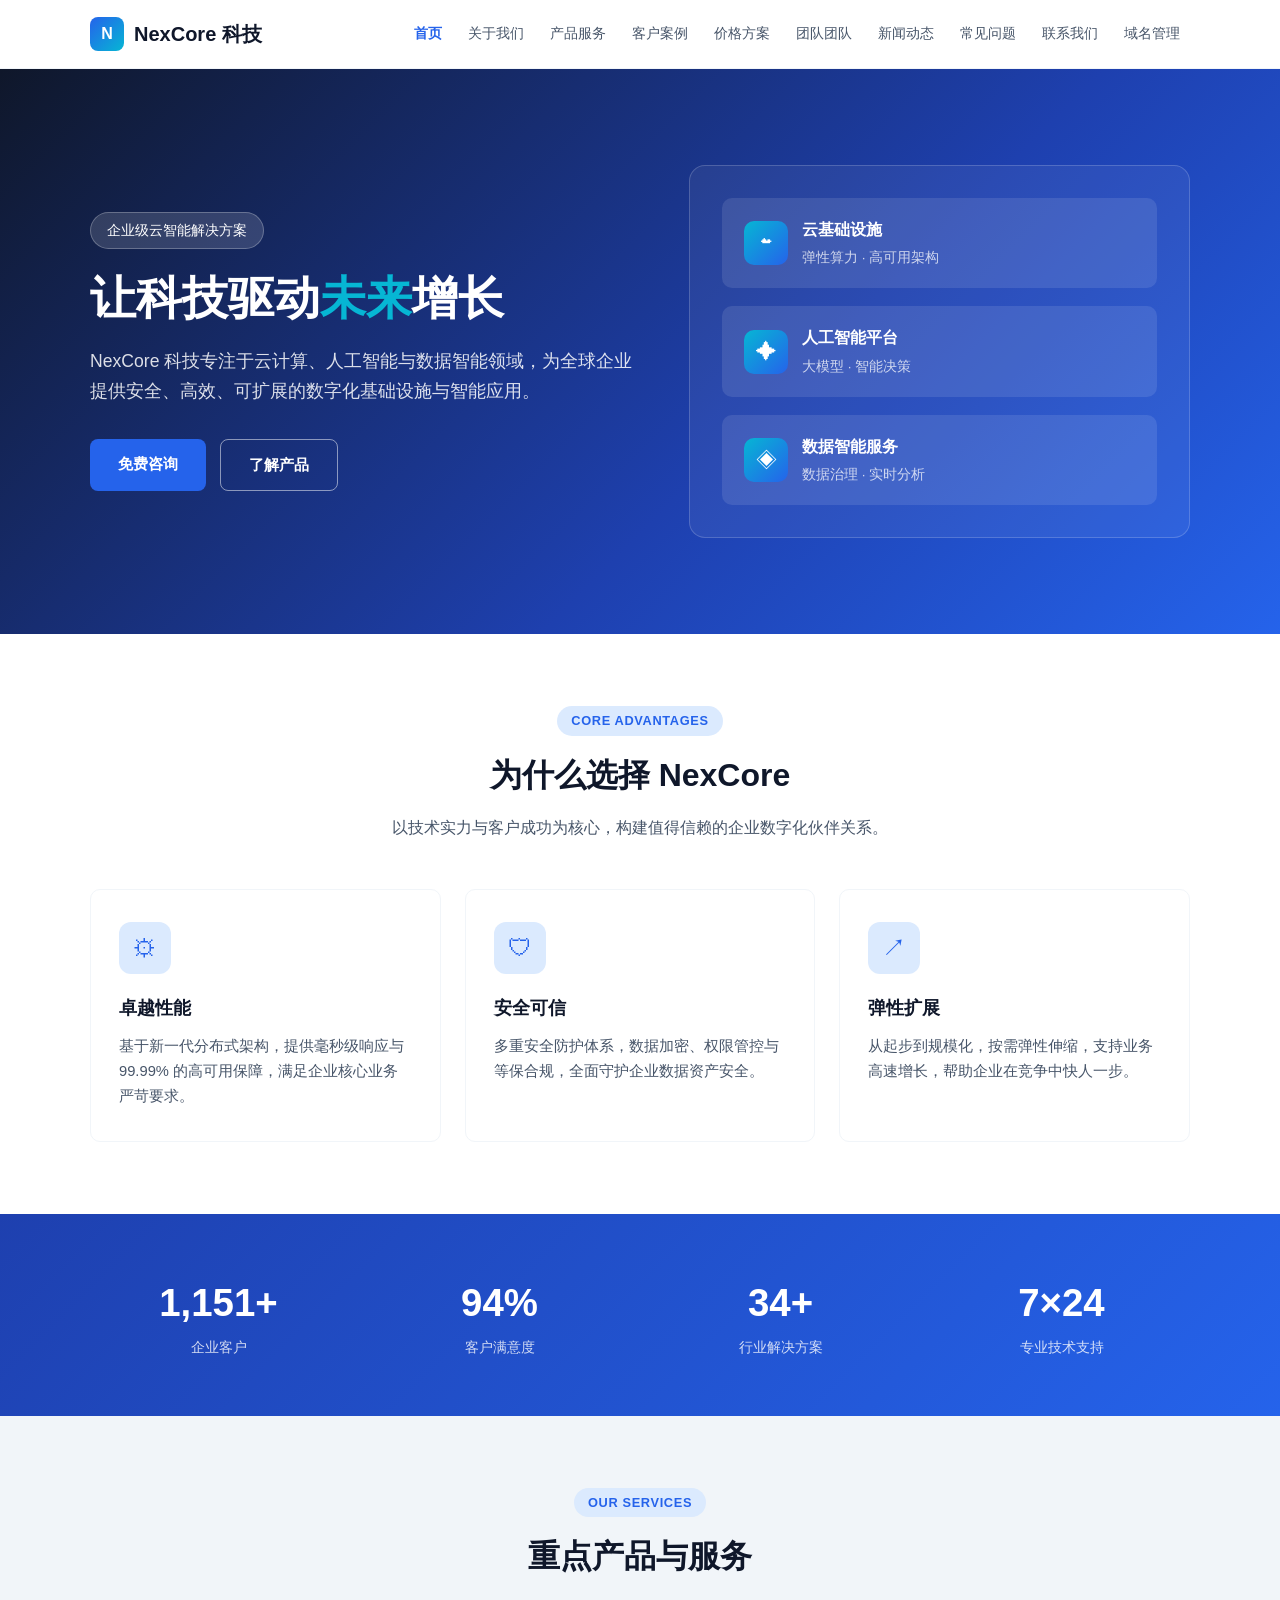
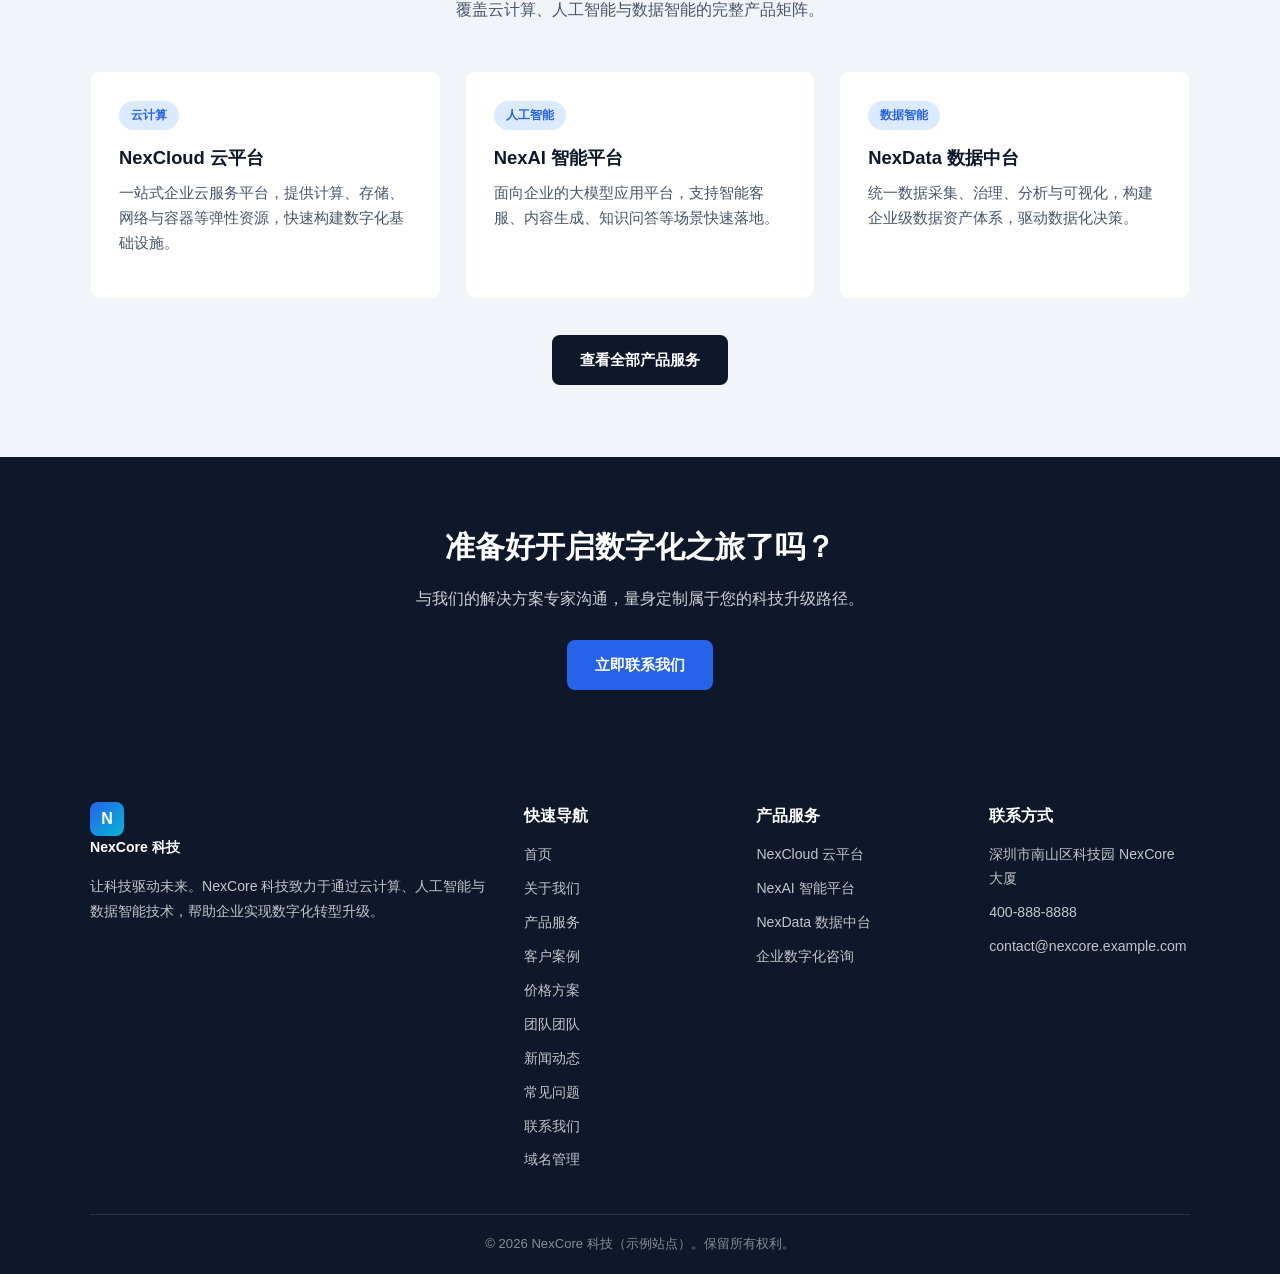
==== index.html @ 46e35d90 "init official site" ====
<!DOCTYPE html>
<html lang="zh-CN">
<head>
  <meta charset="UTF-8" />
  <meta name="viewport" content="width=device-width, initial-scale=1.0" />
  <meta name="description" content="NexCore 科技 - 领先的企业级云计算与人工智能解决方案提供商" />
  <title>NexCore 科技 - 让科技驱动未来</title>
  <link rel="icon" href="favicon.ico" type="image/x-icon" />
  <link rel="stylesheet" href="style.css" />
</head>
<body>

  <!-- 导航栏 -->
  <header class="navbar">
    <div class="container">
      <a href="index.html" class="logo">
        <span class="logo-icon">N</span>
        <span>NexCore 科技</span>
      </a>
      <nav class="nav-links">
        <a href="index.html">首页</a>
        <a href="about.html">关于我们</a>
        <a href="products.html">产品服务</a>
        <a href="cases.html">客户案例</a>
        <a href="pricing.html">价格方案</a>
        <a href="team.html">团队团队</a>
        <a href="blog.html">新闻动态</a>
        <a href="faq.html">常见问题</a>
        <a href="contact.html">联系我们</a>
        <a href="dns.html">域名管理</a>
      </nav>
      <button class="nav-toggle" aria-label="切换导航菜单">
        <span></span>
        <span></span>
        <span></span>
      </button>
    </div>
  </header>

  <!-- Hero 区 -->
  <section class="hero">
    <div class="container">
      <div class="hero-content">
        <span class="tagline">企业级云智能解决方案</span>
        <h1>让科技驱动<span>未来</span>增长</h1>
        <p>NexCore 科技专注于云计算、人工智能与数据智能领域，为全球企业提供安全、高效、可扩展的数字化基础设施与智能应用。</p>
        <div class="hero-btns">
          <a href="contact.html" class="btn btn-primary">免费咨询</a>
          <a href="products.html" class="btn btn-outline">了解产品</a>
        </div>
      </div>
      <div class="hero-visual">
        <div class="visual-card">
          <span class="vc-icon">☁</span>
          <div class="vc-text">
            <strong>云基础设施</strong>
            <span>弹性算力 · 高可用架构</span>
          </div>
        </div>
        <div class="visual-card">
          <span class="vc-icon">✦</span>
          <div class="vc-text">
            <strong>人工智能平台</strong>
            <span>大模型 · 智能决策</span>
          </div>
        </div>
        <div class="visual-card">
          <span class="vc-icon">◈</span>
          <div class="vc-text">
            <strong>数据智能服务</strong>
            <span>数据治理 · 实时分析</span>
          </div>
        </div>
      </div>
    </div>
  </section>

  <!-- 核心优势 -->
  <section class="section">
    <div class="container">
      <div class="section-head">
        <span class="tag">CORE ADVANTAGES</span>
        <h2>为什么选择 NexCore</h2>
        <p>以技术实力与客户成功为核心，构建值得信赖的企业数字化伙伴关系。</p>
      </div>
      <div class="features-grid">
        <div class="feature-card">
          <span class="fc-icon">⚙</span>
          <h3>卓越性能</h3>
          <p>基于新一代分布式架构，提供毫秒级响应与 99.99% 的高可用保障，满足企业核心业务严苛要求。</p>
        </div>
        <div class="feature-card">
          <span class="fc-icon">🛡</span>
          <h3>安全可信</h3>
          <p>多重安全防护体系，数据加密、权限管控与等保合规，全面守护企业数据资产安全。</p>
        </div>
        <div class="feature-card">
          <span class="fc-icon">↗</span>
          <h3>弹性扩展</h3>
          <p>从起步到规模化，按需弹性伸缩，支持业务高速增长，帮助企业在竞争中快人一步。</p>
        </div>
      </div>
    </div>
  </section>

  <!-- 数据统计 -->
  <section class="stats">
    <div class="container">
      <div class="stats-grid">
        <div class="stat-item">
          <div class="num" data-target="1200" data-suffix="+">0+</div>
          <div class="label">企业客户</div>
        </div>
        <div class="stat-item">
          <div class="num" data-target="98" data-suffix="%">0%</div>
          <div class="label">客户满意度</div>
        </div>
        <div class="stat-item">
          <div class="num" data-target="35" data-suffix="+">0+</div>
          <div class="label">行业解决方案</div>
        </div>
        <div class="stat-item">
          <div class="num" data-target="7" data-suffix="×24">0×24</div>
          <div class="label">专业技术支持</div>
        </div>
      </div>
    </div>
  </section>

  <!-- 重点产品 -->
  <section class="section section-alt">
    <div class="container">
      <div class="section-head">
        <span class="tag">OUR SERVICES</span>
        <h2>重点产品与服务</h2>
        <p>覆盖云计算、人工智能与数据智能的完整产品矩阵。</p>
      </div>
      <div class="cards-grid">
        <div class="card">
          <div class="card-body">
            <span class="card-tag">云计算</span>
            <h3>NexCloud 云平台</h3>
            <p>一站式企业云服务平台，提供计算、存储、网络与容器等弹性资源，快速构建数字化基础设施。</p>
          </div>
        </div>
        <div class="card">
          <div class="card-body">
            <span class="card-tag">人工智能</span>
            <h3>NexAI 智能平台</h3>
            <p>面向企业的大模型应用平台，支持智能客服、内容生成、知识问答等场景快速落地。</p>
          </div>
        </div>
        <div class="card">
          <div class="card-body">
            <span class="card-tag">数据智能</span>
            <h3>NexData 数据中台</h3>
            <p>统一数据采集、治理、分析与可视化，构建企业级数据资产体系，驱动数据化决策。</p>
          </div>
        </div>
      </div>
      <div style="text-align:center; margin-top: 36px;">
        <a href="products.html" class="btn btn-dark">查看全部产品服务</a>
      </div>
    </div>
  </section>

  <!-- CTA -->
  <section class="cta">
    <div class="container">
      <h2>准备好开启数字化之旅了吗？</h2>
      <p>与我们的解决方案专家沟通，量身定制属于您的科技升级路径。</p>
      <a href="contact.html" class="btn btn-primary">立即联系我们</a>
    </div>
  </section>

  <!-- 页脚 -->
  <footer class="footer">
    <div class="container">
      <div class="footer-grid">
        <div class="footer-col">
          <a href="index.html" class="logo" style="color:#fff;">
            <span class="logo-icon">N</span>
            <span>NexCore 科技</span>
          </a>
          <p style="margin-top:14px;">让科技驱动未来。NexCore 科技致力于通过云计算、人工智能与数据智能技术，帮助企业实现数字化转型升级。</p>
        </div>
        <div class="footer-col">
          <h4>快速导航</h4>
          <a href="index.html">首页</a>
          <a href="about.html">关于我们</a>
          <a href="products.html">产品服务</a>
          <a href="cases.html">客户案例</a>
          <a href="pricing.html">价格方案</a>
          <a href="team.html">团队团队</a>
          <a href="blog.html">新闻动态</a>
          <a href="faq.html">常见问题</a>
          <a href="contact.html">联系我们</a>
          <a href="dns.html">域名管理</a>
        </div>
        <div class="footer-col">
          <h4>产品服务</h4>
          <a href="products.html">NexCloud 云平台</a>
          <a href="products.html">NexAI 智能平台</a>
          <a href="products.html">NexData 数据中台</a>
          <a href="products.html">企业数字化咨询</a>
        </div>
        <div class="footer-col">
          <h4>联系方式</h4>
          <a href="contact.html">深圳市南山区科技园 NexCore 大厦</a>
          <a href="contact.html">400-888-8888</a>
          <a href="contact.html">contact@nexcore.example.com</a>
        </div>
      </div>
      <div class="footer-bottom">
        © <span id="currentYear">2026</span> NexCore 科技（示例站点）。保留所有权利。
      </div>
    </div>
  </footer>

  <button class="back-top" aria-label="返回顶部">↑</button>
  <script src="script.js"></script>
</body>
</html>
---- style.css ----
/* =========================================================
   NexCore 科技 - 企业展示官网样式表
   现代简洁风格，PC 与移动端自适应
   ========================================================= */

/* ---------- 变量与基础 ---------- */
:root {
  --primary: #2563eb;
  --primary-dark: #1e40af;
  --primary-light: #dbeafe;
  --accent: #06b6d4;
  --dark: #0f172a;
  --gray-800: #1e293b;
  --gray-600: #475569;
  --gray-400: #94a3b8;
  --gray-100: #f1f5f9;
  --white: #ffffff;
  --shadow-sm: 0 1px 3px rgba(15, 23, 42, 0.1);
  --shadow-md: 0 4px 12px rgba(15, 23, 42, 0.12);
  --shadow-lg: 0 12px 32px rgba(15, 23, 42, 0.16);
  --radius: 10px;
  --container: 1140px;
  --transition: 0.25s ease;
}

* {
  margin: 0;
  padding: 0;
  box-sizing: border-box;
}

html {
  scroll-behavior: smooth;
}

body {
  font-family: "Segoe UI", "Microsoft YaHei", "PingFang SC", "Helvetica Neue", Arial, sans-serif;
  color: var(--gray-800);
  background: var(--white);
  line-height: 1.7;
  font-size: 16px;
}

img {
  max-width: 100%;
  display: block;
}

a {
  text-decoration: none;
  color: inherit;
}

ul {
  list-style: none;
}

.container {
  width: 100%;
  max-width: var(--container);
  margin: 0 auto;
  padding: 0 20px;
}

/* ---------- 导航栏 ---------- */
.navbar {
  position: sticky;
  top: 0;
  z-index: 100;
  background: rgba(255, 255, 255, 0.96);
  backdrop-filter: blur(8px);
  border-bottom: 1px solid var(--gray-100);
}

.navbar .container {
  display: flex;
  align-items: center;
  justify-content: space-between;
  height: 68px;
}

.logo {
  display: flex;
  align-items: center;
  gap: 10px;
  font-size: 1.25rem;
  font-weight: 700;
  color: var(--dark);
}

.logo-icon {
  width: 34px;
  height: 34px;
  border-radius: 8px;
  background: linear-gradient(135deg, var(--primary), var(--accent));
  display: flex;
  align-items: center;
  justify-content: center;
  color: var(--white);
  font-weight: 800;
  font-size: 1rem;
}

.nav-links {
  display: flex;
  align-items: center;
  gap: 6px;
}

.nav-links a {
  padding: 8px 10px;
  border-radius: 6px;
  font-size: 0.88rem;
  font-weight: 500;
  color: var(--gray-600);
  transition: color var(--transition), background var(--transition);
}

.nav-links a:hover {
  color: var(--primary);
  background: var(--primary-light);
}

.nav-links a.active {
  color: var(--primary);
  font-weight: 600;
}

.nav-toggle {
  display: none;
  flex-direction: column;
  gap: 5px;
  background: none;
  border: none;
  cursor: pointer;
  padding: 6px;
}

.nav-toggle span {
  width: 24px;
  height: 2px;
  background: var(--dark);
  border-radius: 2px;
  transition: transform var(--transition), opacity var(--transition);
}

/* ---------- 通用区块 ---------- */
.section {
  padding: 72px 0;
}

.section-alt {
  background: var(--gray-100);
}

.section-head {
  text-align: center;
  max-width: 680px;
  margin: 0 auto 48px;
}

.section-head .tag {
  display: inline-block;
  padding: 4px 14px;
  border-radius: 999px;
  background: var(--primary-light);
  color: var(--primary);
  font-size: 0.8rem;
  font-weight: 600;
  letter-spacing: 0.05em;
  margin-bottom: 12px;
}

.section-head h2 {
  font-size: 2rem;
  color: var(--dark);
  margin-bottom: 12px;
}

.section-head p {
  color: var(--gray-600);
}

/* ---------- Hero 区 ---------- */
.hero {
  background: linear-gradient(135deg, var(--dark) 0%, var(--primary-dark) 60%, var(--primary) 100%);
  color: var(--white);
  padding: 96px 0;
}

.hero .container {
  display: grid;
  grid-template-columns: 1.1fr 1fr;
  gap: 48px;
  align-items: center;
}

.hero-content .tagline {
  display: inline-block;
  padding: 6px 16px;
  border-radius: 999px;
  background: rgba(255, 255, 255, 0.14);
  border: 1px solid rgba(255, 255, 255, 0.25);
  font-size: 0.85rem;
  margin-bottom: 20px;
}

.hero-content h1 {
  font-size: 2.9rem;
  line-height: 1.25;
  font-weight: 800;
  margin-bottom: 20px;
}

.hero-content h1 span {
  color: var(--accent);
}

.hero-content p {
  font-size: 1.1rem;
  color: rgba(255, 255, 255, 0.85);
  margin-bottom: 32px;
}

.hero-btns {
  display: flex;
  gap: 14px;
  flex-wrap: wrap;
}

.hero-visual {
  background: rgba(255, 255, 255, 0.06);
  border: 1px solid rgba(255, 255, 255, 0.18);
  border-radius: 16px;
  padding: 32px;
  min-height: 320px;
  display: flex;
  flex-direction: column;
  justify-content: center;
  gap: 18px;
}

.visual-card {
  background: rgba(255, 255, 255, 0.1);
  border-radius: 10px;
  padding: 18px 22px;
  display: flex;
  align-items: center;
  gap: 14px;
  transition: transform var(--transition);
}

.visual-card:hover {
  transform: translateY(-4px);
}

.visual-card .vc-icon {
  width: 44px;
  height: 44px;
  flex-shrink: 0;
  border-radius: 10px;
  background: linear-gradient(135deg, var(--accent), var(--primary));
  display: flex;
  align-items: center;
  justify-content: center;
  font-size: 1.3rem;
}

.visual-card .vc-text strong {
  display: block;
  font-size: 1rem;
}

.visual-card .vc-text span {
  font-size: 0.85rem;
  color: rgba(255, 255, 255, 0.75);
}

/* ---------- 按钮 ---------- */
.btn {
  display: inline-block;
  padding: 12px 28px;
  border-radius: 8px;
  font-weight: 600;
  font-size: 0.95rem;
  cursor: pointer;
  border: none;
  transition: all var(--transition);
}

.btn-primary {
  background: var(--primary);
  color: var(--white);
}

.btn-primary:hover {
  background: var(--primary-dark);
  transform: translateY(-2px);
  box-shadow: var(--shadow-md);
}

.btn-outline {
  background: transparent;
  color: var(--white);
  border: 1px solid rgba(255, 255, 255, 0.5);
}

.btn-outline:hover {
  background: rgba(255, 255, 255, 0.1);
  transform: translateY(-2px);
}

.btn-dark {
  background: var(--dark);
  color: var(--white);
}

.btn-dark:hover {
  background: var(--primary-dark);
  transform: translateY(-2px);
}

/* ---------- 特色卡片 ---------- */
.features-grid {
  display: grid;
  grid-template-columns: repeat(3, 1fr);
  gap: 24px;
}

.feature-card {
  background: var(--white);
  border: 1px solid var(--gray-100);
  border-radius: var(--radius);
  padding: 32px 28px;
  transition: transform var(--transition), box-shadow var(--transition);
}

.feature-card:hover {
  transform: translateY(-6px);
  box-shadow: var(--shadow-lg);
}

.feature-card .fc-icon {
  width: 52px;
  height: 52px;
  border-radius: 12px;
  background: var(--primary-light);
  color: var(--primary);
  display: flex;
  align-items: center;
  justify-content: center;
  font-size: 1.5rem;
  margin-bottom: 18px;
}

.feature-card h3 {
  font-size: 1.15rem;
  color: var(--dark);
  margin-bottom: 10px;
}

.feature-card p {
  font-size: 0.92rem;
  color: var(--gray-600);
}

/* ---------- 数据统计 ---------- */
.stats {
  background: linear-gradient(135deg, var(--primary-dark), var(--primary));
  color: var(--white);
  padding: 56px 0;
}

.stats-grid {
  display: grid;
  grid-template-columns: repeat(4, 1fr);
  gap: 24px;
  text-align: center;
}

.stat-item .num {
  font-size: 2.4rem;
  font-weight: 800;
}

.stat-item .label {
  font-size: 0.9rem;
  color: rgba(255, 255, 255, 0.8);
}

/* ---------- 产品 / 服务网格 ---------- */
.cards-grid {
  display: grid;
  grid-template-columns: repeat(3, 1fr);
  gap: 24px;
}

.card {
  background: var(--white);
  border: 1px solid var(--gray-100);
  border-radius: var(--radius);
  overflow: hidden;
  transition: transform var(--transition), box-shadow var(--transition);
}

.card:hover {
  transform: translateY(-6px);
  box-shadow: var(--shadow-lg);
}

.card-body {
  padding: 28px;
}

.card-body h3 {
  font-size: 1.15rem;
  color: var(--dark);
  margin-bottom: 8px;
}

.card-body p {
  font-size: 0.92rem;
  color: var(--gray-600);
  margin-bottom: 14px;
}

.card-tag {
  display: inline-block;
  padding: 4px 12px;
  border-radius: 999px;
  background: var(--primary-light);
  color: var(--primary);
  font-size: 0.78rem;
  font-weight: 600;
  margin-bottom: 12px;
}

/* ---------- 关于页 ---------- */
.about-grid {
  display: grid;
  grid-template-columns: 1fr 1fr;
  gap: 48px;
  align-items: center;
}

.about-text h2 {
  font-size: 2rem;
  color: var(--dark);
  margin-bottom: 16px;
}

.about-text p {
  color: var(--gray-600);
  margin-bottom: 16px;
}

.about-points {
  display: grid;
  gap: 16px;
}

.about-point {
  display: flex;
  gap: 14px;
  align-items: flex-start;
}

.about-point .ap-icon {
  flex-shrink: 0;
  width: 36px;
  height: 36px;
  border-radius: 8px;
  background: var(--primary-light);
  color: var(--primary);
  display: flex;
  align-items: center;
  justify-content: center;
}

.about-point strong {
  display: block;
  color: var(--dark);
}

.about-point span {
  font-size: 0.9rem;
  color: var(--gray-600);
}

/* 团队 */
.team-grid {
  display: grid;
  grid-template-columns: repeat(4, 1fr);
  gap: 24px;
}

.team-card {
  text-align: center;
  background: var(--white);
  border: 1px solid var(--gray-100);
  border-radius: var(--radius);
  padding: 28px 20px;
  transition: transform var(--transition), box-shadow var(--transition);
}

.team-card:hover {
  transform: translateY(-6px);
  box-shadow: var(--shadow-lg);
}

.avatar {
  width: 88px;
  height: 88px;
  border-radius: 50%;
  background: linear-gradient(135deg, var(--primary-light), var(--accent));
  color: var(--primary-dark);
  font-size: 2rem;
  font-weight: 700;
  display: flex;
  align-items: center;
  justify-content: center;
  margin: 0 auto 16px;
}

.team-card h4 {
  color: var(--dark);
  margin-bottom: 4px;
}

.team-card .role {
  font-size: 0.85rem;
  color: var(--primary);
  margin-bottom: 10px;
}

.team-card p {
  font-size: 0.85rem;
  color: var(--gray-600);
}

/* ---------- 联系页 ---------- */
.contact-grid {
  display: grid;
  grid-template-columns: 1fr 1.2fr;
  gap: 48px;
}

.contact-info {
  display: grid;
  gap: 24px;
}

.info-item {
  display: flex;
  gap: 16px;
  align-items: flex-start;
  background: var(--white);
  border: 1px solid var(--gray-100);
  border-radius: var(--radius);
  padding: 20px;
}

.info-item .ii-icon {
  width: 44px;
  height: 44px;
  flex-shrink: 0;
  border-radius: 10px;
  background: var(--primary-light);
  color: var(--primary);
  display: flex;
  align-items: center;
  justify-content: center;
  font-size: 1.2rem;
}

.info-item strong {
  display: block;
  color: var(--dark);
  margin-bottom: 4px;
}

.info-item span {
  font-size: 0.9rem;
  color: var(--gray-600);
}

/* 表单 */
.contact-form {
  background: var(--white);
  border: 1px solid var(--gray-100);
  border-radius: var(--radius);
  padding: 32px;
  box-shadow: var(--shadow-sm);
}

.form-group {
  margin-bottom: 20px;
}

.form-group label {
  display: block;
  font-size: 0.9rem;
  font-weight: 600;
  color: var(--dark);
  margin-bottom: 6px;
}

.form-group label .required {
  color: #ef4444;
}

.form-group input,
.form-group textarea,
.form-group select {
  width: 100%;
  padding: 12px 14px;
  border: 1px solid var(--gray-400);
  border-radius: 8px;
  font-size: 0.95rem;
  font-family: inherit;
  color: var(--gray-800);
  transition: border-color var(--transition), box-shadow var(--transition);
  background: var(--white);
}

.form-group input:focus,
.form-group textarea:focus,
.form-group select:focus {
  outline: none;
  border-color: var(--primary);
  box-shadow: 0 0 0 3px var(--primary-light);
}

.form-group textarea {
  min-height: 140px;
  resize: vertical;
}

.form-error {
  font-size: 0.8rem;
  color: #ef4444;
  margin-top: 4px;
  display: none;
}

.form-group.invalid input,
.form-group.invalid textarea {
  border-color: #ef4444;
}

.form-group.invalid .form-error {
  display: block;
}

.form-success {
  display: none;
  padding: 16px 20px;
  border-radius: 8px;
  background: #ecfdf5;
  color: #047857;
  border: 1px solid #a7f3d0;
  font-size: 0.92rem;
  margin-bottom: 20px;
}

/* ---------- CTA 区 ---------- */
.cta {
  background: var(--dark);
  color: var(--white);
  padding: 64px 0;
  text-align: center;
}

.cta h2 {
  font-size: 1.9rem;
  margin-bottom: 12px;
}

.cta p {
  color: rgba(255, 255, 255, 0.8);
  margin-bottom: 28px;
}

/* ---------- 页脚 ---------- */
.footer {
  background: var(--dark);
  color: rgba(255, 255, 255, 0.75);
  padding: 48px 0 0;
}

.footer-grid {
  display: grid;
  grid-template-columns: 2fr 1fr 1fr 1fr;
  gap: 32px;
  padding-bottom: 32px;
}

.footer-col h4 {
  color: var(--white);
  font-size: 1rem;
  margin-bottom: 14px;
}

.footer-col p {
  font-size: 0.88rem;
  line-height: 1.8;
}

.footer-col a {
  display: block;
  font-size: 0.88rem;
  margin-bottom: 10px;
  transition: color var(--transition);
}

.footer-col a:hover {
  color: var(--accent);
}

.footer-bottom {
  border-top: 1px solid rgba(255, 255, 255, 0.12);
  padding: 18px 0;
  text-align: center;
  font-size: 0.82rem;
  color: rgba(255, 255, 255, 0.5);
}

/* ---------- 返回顶部 ---------- */
.back-top {
  position: fixed;
  right: 24px;
  bottom: 24px;
  width: 44px;
  height: 44px;
  border-radius: 50%;
  background: var(--primary);
  color: var(--white);
  border: none;
  font-size: 1.2rem;
  cursor: pointer;
  display: none;
  align-items: center;
  justify-content: center;
  box-shadow: var(--shadow-md);
  transition: background var(--transition), opacity var(--transition);
  z-index: 90;
}

.back-top:hover {
  background: var(--primary-dark);
}

.back-top.visible {
  display: flex;
}

/* ---------- 响应式 ---------- */
@media (max-width: 992px) {
  .hero .container {
    grid-template-columns: 1fr;
    gap: 32px;
  }

  .hero-content h1 {
    font-size: 2.3rem;
  }

  .features-grid,
  .cards-grid {
    grid-template-columns: repeat(2, 1fr);
  }

  .team-grid {
    grid-template-columns: repeat(2, 1fr);
  }

  .stats-grid {
    grid-template-columns: repeat(2, 1fr);
  }

  .about-grid {
    grid-template-columns: 1fr;
    gap: 32px;
  }

  .contact-grid {
    grid-template-columns: 1fr;
  }

  .footer-grid {
    grid-template-columns: repeat(2, 1fr);
  }
}

@media (max-width: 768px) {
  .nav-toggle {
    display: flex;
  }

  .nav-links {
    position: absolute;
    top: 68px;
    left: 0;
    right: 0;
    flex-direction: column;
    background: var(--white);
    border-bottom: 1px solid var(--gray-100);
    padding: 12px 20px 20px;
    gap: 4px;
    display: none;
    box-shadow: var(--shadow-md);
  }

  .nav-links.open {
    display: flex;
  }

  .nav-links a {
    width: 100%;
    text-align: center;
    padding: 12px;
  }

  .section {
    padding: 52px 0;
  }

  .features-grid,
  .cards-grid {
    grid-template-columns: 1fr;
  }

  .team-grid {
    grid-template-columns: 1fr;
  }

  .stats-grid {
    grid-template-columns: repeat(2, 1fr);
  }

  .hero {
    padding: 64px 0;
  }

  .hero-content h1 {
    font-size: 1.9rem;
  }

  .section-head h2 {
    font-size: 1.6rem;
  }
}

@media (max-width: 480px) {
  .stats-grid {
    grid-template-columns: 1fr;
  }

  .footer-grid {
    grid-template-columns: 1fr;
  }

  .hero-btns .btn {
    width: 100%;
    text-align: center;
  }
}

/* ---------- DNS 管理页 ---------- */
.dns-panel {
  background: var(--white);
  border: 1px solid var(--gray-100);
  border-radius: var(--radius);
  padding: 28px;
  box-shadow: var(--shadow-sm);
  margin-bottom: 32px;
}

.panel-head {
  display: flex;
  align-items: center;
  justify-content: space-between;
  flex-wrap: wrap;
  gap: 12px;
  margin-bottom: 20px;
}

.panel-head h2 {
  font-size: 1.3rem;
  color: var(--dark);
}

.panel-head .panel-sub {
  font-size: 0.85rem;
  color: var(--gray-400);
}

/* 安全提示条 */
.security-tip {
  display: flex;
  gap: 12px;
  align-items: flex-start;
  background: #fffbeb;
  border: 1px solid #fde68a;
  border-radius: 8px;
  padding: 12px 16px;
  font-size: 0.85rem;
  color: #92400e;
  margin-bottom: 20px;
}

.security-tip .tip-icon {
  font-size: 1.1rem;
  flex-shrink: 0;
}

/* 配置表单 */
.config-grid {
  display: grid;
  grid-template-columns: 1fr 1fr;
  gap: 16px;
}

.config-actions {
  display: flex;
  gap: 12px;
  margin-top: 20px;
  flex-wrap: wrap;
}

.btn-secondary {
  background: var(--gray-100);
  color: var(--gray-800);
  border: 1px solid var(--gray-400);
}

.btn-secondary:hover {
  background: var(--gray-100);
  transform: translateY(-2px);
}

.btn-danger {
  background: #ef4444;
  color: var(--white);
}

.btn-danger:hover {
  background: #dc2626;
  transform: translateY(-2px);
}

.btn-sm {
  padding: 8px 14px;
  font-size: 0.85rem;
}

/* 表格 */
.dns-table-wrap {
  overflow-x: auto;
}

.dns-table {
  width: 100%;
  border-collapse: collapse;
  font-size: 0.92rem;
  min-width: 640px;
}

.dns-table th,
.dns-table td {
  padding: 12px 14px;
  text-align: left;
  border-bottom: 1px solid var(--gray-100);
  vertical-align: middle;
}

.dns-table th {
  background: var(--gray-100);
  color: var(--gray-600);
  font-weight: 600;
  font-size: 0.85rem;
  white-space: nowrap;
}

.dns-table tr:hover td {
  background: #f8fafc;
}

.dns-table .empty-row td {
  text-align: center;
  color: var(--gray-400);
  padding: 32px 0;
}

/* 状态徽章 */
.badge {
  display: inline-block;
  padding: 3px 12px;
  border-radius: 999px;
  font-size: 0.78rem;
  font-weight: 600;
}

.badge-ok {
  background: #ecfdf5;
  color: #047857;
}

.badge-warn {
  background: #fffbeb;
  color: #b45309;
}

.badge-danger {
  background: #fef2f2;
  color: #b91c1c;
}

/* 记录类型 */
.rec-type {
  font-family: Consolas, Monaco, monospace;
  font-weight: 700;
  font-size: 0.85rem;
}

.rec-type-a { color: var(--primary); }
.rec-type-cname { color: #7c3aed; }
.rec-type-mx { color: #059669; }
.rec-type-txt { color: #b45309; }
.rec-type-ns { color: #0e7490; }
.rec-type-aaaa { color: #db2777; }

/* 提示消息 */
.msg {
  display: none;
  padding: 14px 18px;
  border-radius: 8px;
  font-size: 0.92rem;
  margin-bottom: 20px;
}

.msg.show { display: block; }

.msg-success {
  background: #ecfdf5;
  color: #047857;
  border: 1px solid #a7f3d0;
}

.msg-error {
  background: #fef2f2;
  color: #b91c1c;
  border: 1px solid #fecaca;
}

.msg-loading {
  background: var(--primary-light);
  color: var(--primary-dark);
  border: 1px solid #bfdbfe;
}

/* 模态确认框 */
.modal-mask {
  position: fixed;
  inset: 0;
  background: rgba(15, 23, 42, 0.55);
  display: none;
  align-items: center;
  justify-content: center;
  z-index: 200;
  padding: 20px;
}

.modal-mask.show { display: flex; }

.modal-box {
  background: var(--white);
  border-radius: 12px;
  padding: 28px;
  max-width: 460px;
  width: 100%;
  box-shadow: var(--shadow-lg);
}

.modal-box h3 {
  font-size: 1.1rem;
  color: var(--dark);
  margin-bottom: 10px;
}

.modal-box p {
  font-size: 0.92rem;
  color: var(--gray-600);
  margin-bottom: 20px;
  word-break: break-all;
}

.modal-actions {
  display: flex;
  justify-content: flex-end;
  gap: 12px;
}

/* DNS 管理页响应式 */
@media (max-width: 768px) {
  .config-grid {
    grid-template-columns: 1fr;
  }

  .dns-panel {
    padding: 20px;
  }
}

/* ---------- 通用页面工具 ---------- */
.page-hero {
  background: linear-gradient(135deg, var(--dark) 0%, var(--primary-dark) 60%, var(--primary) 100%);
  color: var(--white);
  padding: 64px 0;
  text-align: center;
}

.page-hero .tagline {
  display: inline-block;
  padding: 6px 16px;
  border-radius: 999px;
  background: rgba(255, 255, 255, 0.14);
  border: 1px solid rgba(255, 255, 255, 0.25);
  font-size: 0.85rem;
  margin-bottom: 20px;
}

.page-hero h1 {
  font-size: 2.4rem;
  font-weight: 800;
  margin-bottom: 14px;
}

.page-hero p {
  font-size: 1.05rem;
  color: rgba(255, 255, 255, 0.85);
  max-width: 700px;
  margin: 0 auto;
}

.toolbar {
  display: flex;
  align-items: center;
  justify-content: space-between;
  gap: 12px;
  flex-wrap: wrap;
  margin-bottom: 20px;
}

.toolbar .search-box {
  position: relative;
  flex: 1;
  min-width: 220px;
  max-width: 360px;
}

.toolbar .search-box input {
  width: 100%;
  padding: 10px 14px 10px 38px;
  border: 1px solid var(--gray-400);
  border-radius: 8px;
  font-size: 0.9rem;
  transition: border-color var(--transition), box-shadow var(--transition);
}

.toolbar .search-box input:focus {
  outline: none;
  border-color: var(--primary);
  box-shadow: 0 0 0 3px var(--primary-light);
}

.toolbar .search-box .search-icon {
  position: absolute;
  left: 12px;
  top: 50%;
  transform: translateY(-50%);
  color: var(--gray-400);
  font-size: 1rem;
  pointer-events: none;
}

/* ---------- 博客 ---------- */
.blog-grid {
  display: grid;
  grid-template-columns: repeat(3, 1fr);
  gap: 24px;
}

.blog-card {
  display: flex;
  flex-direction: column;
  background: var(--white);
  border: 1px solid var(--gray-100);
  border-radius: var(--radius);
  overflow: hidden;
  transition: transform var(--transition), box-shadow var(--transition);
}

.blog-card:hover {
  transform: translateY(-6px);
  box-shadow: var(--shadow-lg);
}

.blog-cover {
  height: 160px;
  background: linear-gradient(135deg, var(--primary-light), var(--accent));
  display: flex;
  align-items: center;
  justify-content: center;
  font-size: 2.6rem;
  color: var(--primary-dark);
}

.blog-body {
  padding: 24px;
  flex: 1;
  display: flex;
  flex-direction: column;
}

.blog-meta {
  display: flex;
  gap: 12px;
  font-size: 0.8rem;
  color: var(--gray-400);
  margin-bottom: 10px;
}

.blog-body h3 {
  font-size: 1.1rem;
  color: var(--dark);
  margin-bottom: 10px;
  line-height: 1.4;
}

.blog-body p {
  font-size: 0.9rem;
  color: var(--gray-600);
  flex: 1;
  margin-bottom: 14px;
}

.blog-body .read-more {
  font-size: 0.88rem;
  color: var(--primary);
  font-weight: 600;
}

.blog-body .read-more:hover {
  color: var(--primary-dark);
}

/* 文章详情弹层 */
.modal-article {
  max-width: 720px;
  max-height: 82vh;
  overflow-y: auto;
}

.article-title {
  font-size: 1.5rem;
  color: var(--dark);
  margin-bottom: 10px;
  line-height: 1.4;
}

.article-meta {
  font-size: 0.85rem;
  color: var(--gray-400);
  margin-bottom: 18px;
}

.article-body {
  font-size: 0.95rem;
  color: var(--gray-600);
  line-height: 1.9;
}

.article-body p {
  margin-bottom: 14px;
}

.article-body h4 {
  color: var(--dark);
  font-size: 1.05rem;
  margin: 20px 0 10px;
}

/* ---------- 客户案例 ---------- */
.case-card {
  background: var(--white);
  border: 1px solid var(--gray-100);
  border-radius: var(--radius);
  padding: 28px;
  transition: transform var(--transition), box-shadow var(--transition);
}

.case-card:hover {
  transform: translateY(-6px);
  box-shadow: var(--shadow-lg);
}

.case-head {
  display: flex;
  align-items: center;
  gap: 14px;
  margin-bottom: 16px;
}

.case-logo {
  width: 52px;
  height: 52px;
  flex-shrink: 0;
  border-radius: 12px;
  background: var(--gray-100);
  display: flex;
  align-items: center;
  justify-content: center;
  font-weight: 800;
  font-size: 1.1rem;
  color: var(--primary);
}

.case-head h3 {
  font-size: 1.1rem;
  color: var(--dark);
}

.case-head .case-industry {
  font-size: 0.8rem;
  color: var(--gray-400);
}

.case-desc {
  font-size: 0.92rem;
  color: var(--gray-600);
  margin-bottom: 16px;
}

.case-stats {
  display: grid;
  grid-template-columns: repeat(3, 1fr);
  gap: 12px;
  background: var(--gray-100);
  border-radius: 8px;
  padding: 14px;
}

.case-stat {
  text-align: center;
}

.case-stat .cs-num {
  font-size: 1.3rem;
  font-weight: 800;
  color: var(--primary);
}

.case-stat .cs-label {
  font-size: 0.78rem;
  color: var(--gray-600);
}

/* ---------- 价格方案 ---------- */
.pricing-grid {
  display: grid;
  grid-template-columns: repeat(3, 1fr);
  gap: 24px;
  align-items: stretch;
}

.price-card {
  position: relative;
  background: var(--white);
  border: 1px solid var(--gray-100);
  border-radius: 12px;
  padding: 36px 28px;
  text-align: center;
  transition: transform var(--transition), box-shadow var(--transition);
}

.price-card:hover {
  transform: translateY(-6px);
  box-shadow: var(--shadow-lg);
}

.price-card.featured {
  border: 2px solid var(--primary);
  box-shadow: var(--shadow-lg);
}

.price-badge {
  position: absolute;
  top: -14px;
  left: 50%;
  transform: translateX(-50%);
  background: var(--primary);
  color: var(--white);
  font-size: 0.78rem;
  font-weight: 700;
  padding: 4px 16px;
  border-radius: 999px;
}

.price-name {
  font-size: 1.1rem;
  color: var(--dark);
  font-weight: 700;
  margin-bottom: 12px;
}

.price-amount {
  font-size: 2.6rem;
  font-weight: 800;
  color: var(--dark);
  margin-bottom: 4px;
}

.price-amount .currency {
  font-size: 1.2rem;
  vertical-align: super;
  color: var(--gray-600);
}

.price-period {
  font-size: 0.85rem;
  color: var(--gray-400);
  margin-bottom: 20px;
}

.price-desc {
  font-size: 0.9rem;
  color: var(--gray-600);
  margin-bottom: 20px;
  min-height: 44px;
}

.price-features {
  text-align: left;
  margin-bottom: 24px;
  display: grid;
  gap: 10px;
}

.price-features li {
  font-size: 0.9rem;
  color: var(--gray-600);
  display: flex;
  gap: 8px;
  align-items: flex-start;
}

.price-features li .pf-icon {
  color: #059669;
  flex-shrink: 0;
}

.price-card .btn {
  width: 100%;
}

/* ---------- FAQ ---------- */
.faq-list {
  max-width: 820px;
  margin: 0 auto;
  display: grid;
  gap: 14px;
}

.faq-item {
  background: var(--white);
  border: 1px solid var(--gray-100);
  border-radius: var(--radius);
  overflow: hidden;
  transition: box-shadow var(--transition);
}

.faq-item.open {
  box-shadow: var(--shadow-md);
}

.faq-q {
  display: flex;
  align-items: center;
  justify-content: space-between;
  gap: 16px;
  padding: 18px 22px;
  cursor: pointer;
  font-weight: 600;
  color: var(--dark);
  font-size: 1rem;
}

.faq-q:hover {
  color: var(--primary);
}

.faq-toggle {
  flex-shrink: 0;
  width: 28px;
  height: 28px;
  border-radius: 50%;
  background: var(--primary-light);
  color: var(--primary);
  display: flex;
  align-items: center;
  justify-content: center;
  font-size: 1.1rem;
  font-weight: 700;
}

.faq-a {
  max-height: 0;
  overflow: hidden;
  transition: max-height 0.3s ease;
}

.faq-a-inner {
  padding: 0 22px 18px;
  font-size: 0.92rem;
  color: var(--gray-600);
  line-height: 1.8;
}

/* ---------- 404 ---------- */
.notfound {
  text-align: center;
  padding: 80px 0;
}

.notfound-code {
  font-size: 7rem;
  font-weight: 800;
  background: linear-gradient(135deg, var(--primary), var(--accent));
  -webkit-background-clip: text;
  background-clip: text;
  -webkit-text-fill-color: transparent;
  line-height: 1.2;
}

.notfound h1 {
  font-size: 1.8rem;
  color: var(--dark);
  margin: 16px 0 12px;
}

.notfound p {
  color: var(--gray-600);
  max-width: 460px;
  margin: 0 auto 28px;
}

/* ---------- 新增页面响应式 ---------- */
@media (max-width: 992px) {
  .blog-grid {
    grid-template-columns: repeat(2, 1fr);
  }

  .pricing-grid {
    grid-template-columns: 1fr;
    max-width: 480px;
    margin: 0 auto;
  }
}

@media (max-width: 768px) {
  .blog-grid {
    grid-template-columns: 1fr;
  }

  .page-hero h1 {
    font-size: 1.8rem;
  }

  .case-stats {
    grid-template-columns: 1fr;
  }

  .notfound-code {
    font-size: 5rem;
  }
}

/* ---------- DNS 后台强化（分页 / 搜索 / 批量 / TTL 编辑） ---------- */
.pagination {
  display: flex;
  align-items: center;
  justify-content: space-between;
  gap: 12px;
  flex-wrap: wrap;
  margin-top: 16px;
  padding-top: 14px;
  border-top: 1px solid var(--gray-100);
}

.pagination .page-info {
  font-size: 0.85rem;
  color: var(--gray-600);
}

.pagination .page-btns {
  display: flex;
  align-items: center;
  gap: 8px;
  flex-wrap: wrap;
}

.page-nums {
  display: inline-flex;
  gap: 4px;
}

.page-nums .page-num {
  min-width: 30px;
  height: 30px;
  padding: 0 6px;
  border: 1px solid var(--gray-400);
  border-radius: 6px;
  background: var(--white);
  color: var(--gray-600);
  font-size: 0.85rem;
  cursor: pointer;
  transition: border-color var(--transition), color var(--transition), background var(--transition);
}

.page-nums .page-num:hover {
  border-color: var(--primary);
  color: var(--primary);
}

.page-nums .page-num.active {
  background: var(--primary);
  border-color: var(--primary);
  color: var(--white);
  font-weight: 600;
}

.page-nums .page-ellipsis {
  min-width: 24px;
  text-align: center;
  color: var(--gray-400);
  font-size: 0.85rem;
  line-height: 30px;
}

.dns-table .row-check {
  width: 16px;
  height: 16px;
  accent-color: var(--primary);
  cursor: pointer;
  vertical-align: middle;
}

.dns-table td.ttl-cell {
  white-space: nowrap;
}

.ttl-input {
  width: 76px;
  padding: 4px 8px;
  border: 1px solid var(--gray-400);
  border-radius: 6px;
  font-size: 0.85rem;
  color: var(--gray-600);
}

.ttl-input:focus {
  outline: none;
  border-color: var(--primary);
  box-shadow: 0 0 0 2px var(--primary-light);
}

.dns-table .btn-ttl-save {
  margin-left: 6px;
}

.search-empty {
  text-align: center;
  padding: 28px 12px;
  color: var(--gray-600);
  font-size: 0.9rem;
}

.dns-panel .err-state {
  background: #fef2f2;
  border: 1px solid #fecaca;
  color: #b91c1c;
  border-radius: 8px;
  padding: 12px 16px;
  margin: 14px 0;
  font-size: 0.9rem;
  display: none;
}

.dns-panel .err-state.show {
  display: block;
}

.err-state .err-actions {
  margin-top: 8px;
  display: flex;
  gap: 8px;
  flex-wrap: wrap;
}
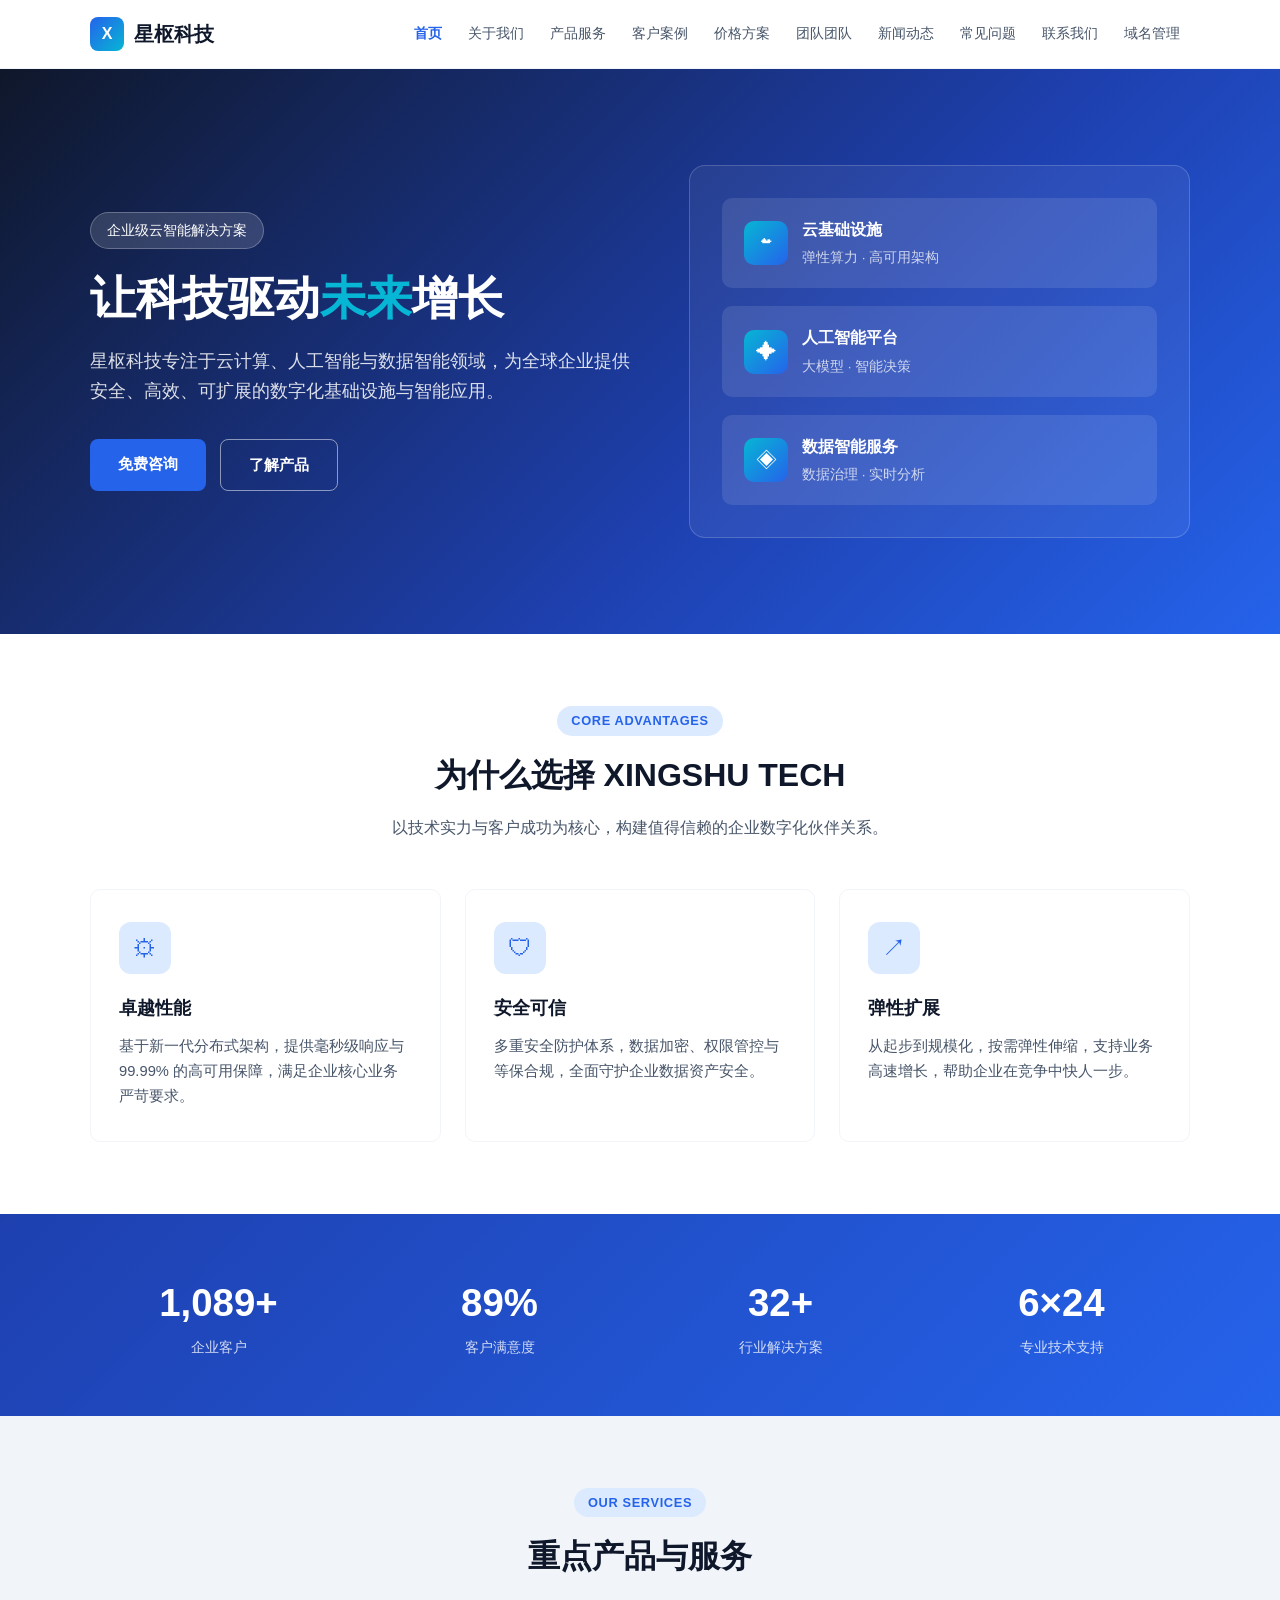
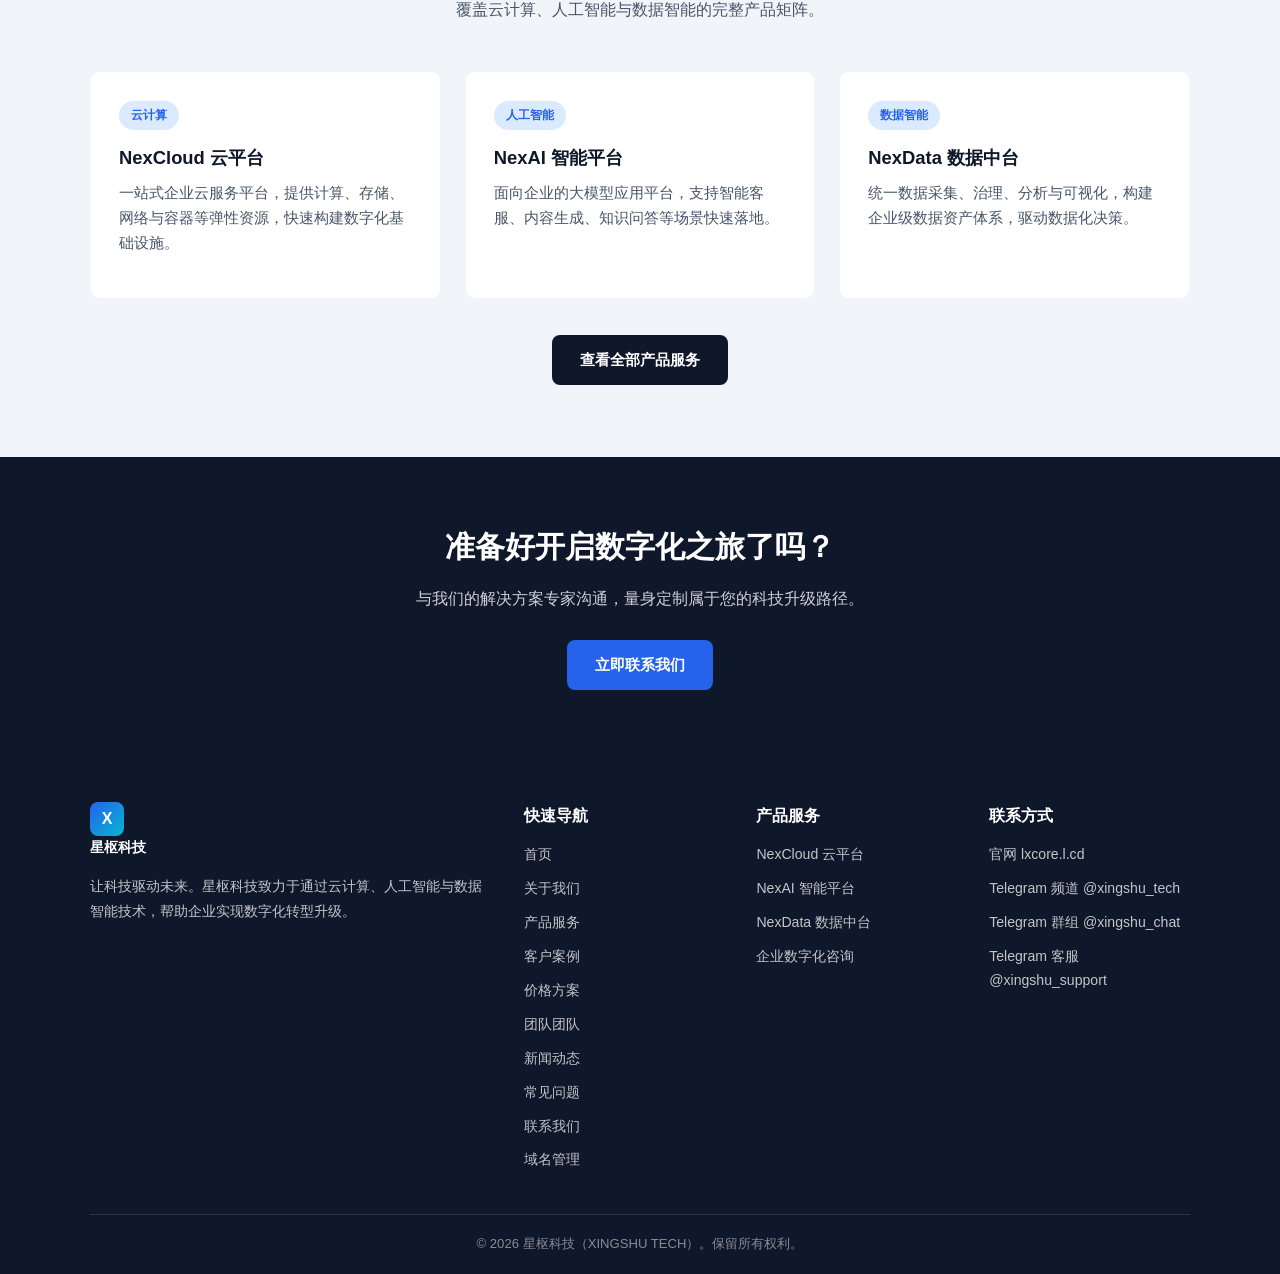
==== commit 04a4c5dd: "rebrand to XINGSHU TECH and update contact info" ====
--- a/index.html
+++ b/index.html
@@ -3,8 +3,8 @@
 <head>
   <meta charset="UTF-8" />
   <meta name="viewport" content="width=device-width, initial-scale=1.0" />
-  <meta name="description" content="NexCore 科技 - 领先的企业级云计算与人工智能解决方案提供商" />
-  <title>NexCore 科技 - 让科技驱动未来</title>
+  <meta name="description" content="星枢科技 XINGSHU TECH - 领先的企业级云计算与人工智能解决方案提供商" />
+  <title>星枢科技 XINGSHU TECH - 让科技驱动未来</title>
   <link rel="icon" href="favicon.ico" type="image/x-icon" />
   <link rel="stylesheet" href="style.css" />
 </head>
@@ -14,8 +14,8 @@
   <header class="navbar">
     <div class="container">
       <a href="index.html" class="logo">
-        <span class="logo-icon">N</span>
-        <span>NexCore 科技</span>
+        <span class="logo-icon">X</span>
+        <span>星枢科技</span>
       </a>
       <nav class="nav-links">
         <a href="index.html">首页</a>
@@ -43,7 +43,7 @@
       <div class="hero-content">
         <span class="tagline">企业级云智能解决方案</span>
         <h1>让科技驱动<span>未来</span>增长</h1>
-        <p>NexCore 科技专注于云计算、人工智能与数据智能领域，为全球企业提供安全、高效、可扩展的数字化基础设施与智能应用。</p>
+        <p>星枢科技专注于云计算、人工智能与数据智能领域，为全球企业提供安全、高效、可扩展的数字化基础设施与智能应用。</p>
         <div class="hero-btns">
           <a href="contact.html" class="btn btn-primary">免费咨询</a>
           <a href="products.html" class="btn btn-outline">了解产品</a>
@@ -80,7 +80,7 @@
     <div class="container">
       <div class="section-head">
         <span class="tag">CORE ADVANTAGES</span>
-        <h2>为什么选择 NexCore</h2>
+        <h2>为什么选择 XINGSHU TECH</h2>
         <p>以技术实力与客户成功为核心，构建值得信赖的企业数字化伙伴关系。</p>
       </div>
       <div class="features-grid">
@@ -179,10 +179,10 @@
       <div class="footer-grid">
         <div class="footer-col">
           <a href="index.html" class="logo" style="color:#fff;">
-            <span class="logo-icon">N</span>
-            <span>NexCore 科技</span>
+            <span class="logo-icon">X</span>
+            <span>星枢科技</span>
           </a>
-          <p style="margin-top:14px;">让科技驱动未来。NexCore 科技致力于通过云计算、人工智能与数据智能技术，帮助企业实现数字化转型升级。</p>
+          <p style="margin-top:14px;">让科技驱动未来。星枢科技致力于通过云计算、人工智能与数据智能技术，帮助企业实现数字化转型升级。</p>
         </div>
         <div class="footer-col">
           <h4>快速导航</h4>
@@ -206,13 +206,14 @@
         </div>
         <div class="footer-col">
           <h4>联系方式</h4>
-          <a href="contact.html">深圳市南山区科技园 NexCore 大厦</a>
-          <a href="contact.html">400-888-8888</a>
-          <a href="contact.html">contact@nexcore.example.com</a>
+          <a href="https://lxcore.l.cd" target="_blank" rel="noopener">官网 lxcore.l.cd</a>
+          <a href="https://t.me/xingshu_tech" target="_blank" rel="noopener">Telegram 频道 @xingshu_tech</a>
+          <a href="https://t.me/xingshu_chat" target="_blank" rel="noopener">Telegram 群组 @xingshu_chat</a>
+          <a href="https://t.me/xingshu_support" target="_blank" rel="noopener">Telegram 客服 @xingshu_support</a>
         </div>
       </div>
       <div class="footer-bottom">
-        © <span id="currentYear">2026</span> NexCore 科技（示例站点）。保留所有权利。
+        © <span id="currentYear">2026</span> 星枢科技（XINGSHU TECH）。保留所有权利。
       </div>
     </div>
   </footer>
--- a/style.css
+++ b/style.css
@@ -1,5 +1,5 @@
 /* =========================================================
-   NexCore 科技 - 企业展示官网样式表
+   星枢科技 - 企业展示官网样式表
    现代简洁风格，PC 与移动端自适应
    ========================================================= */
 
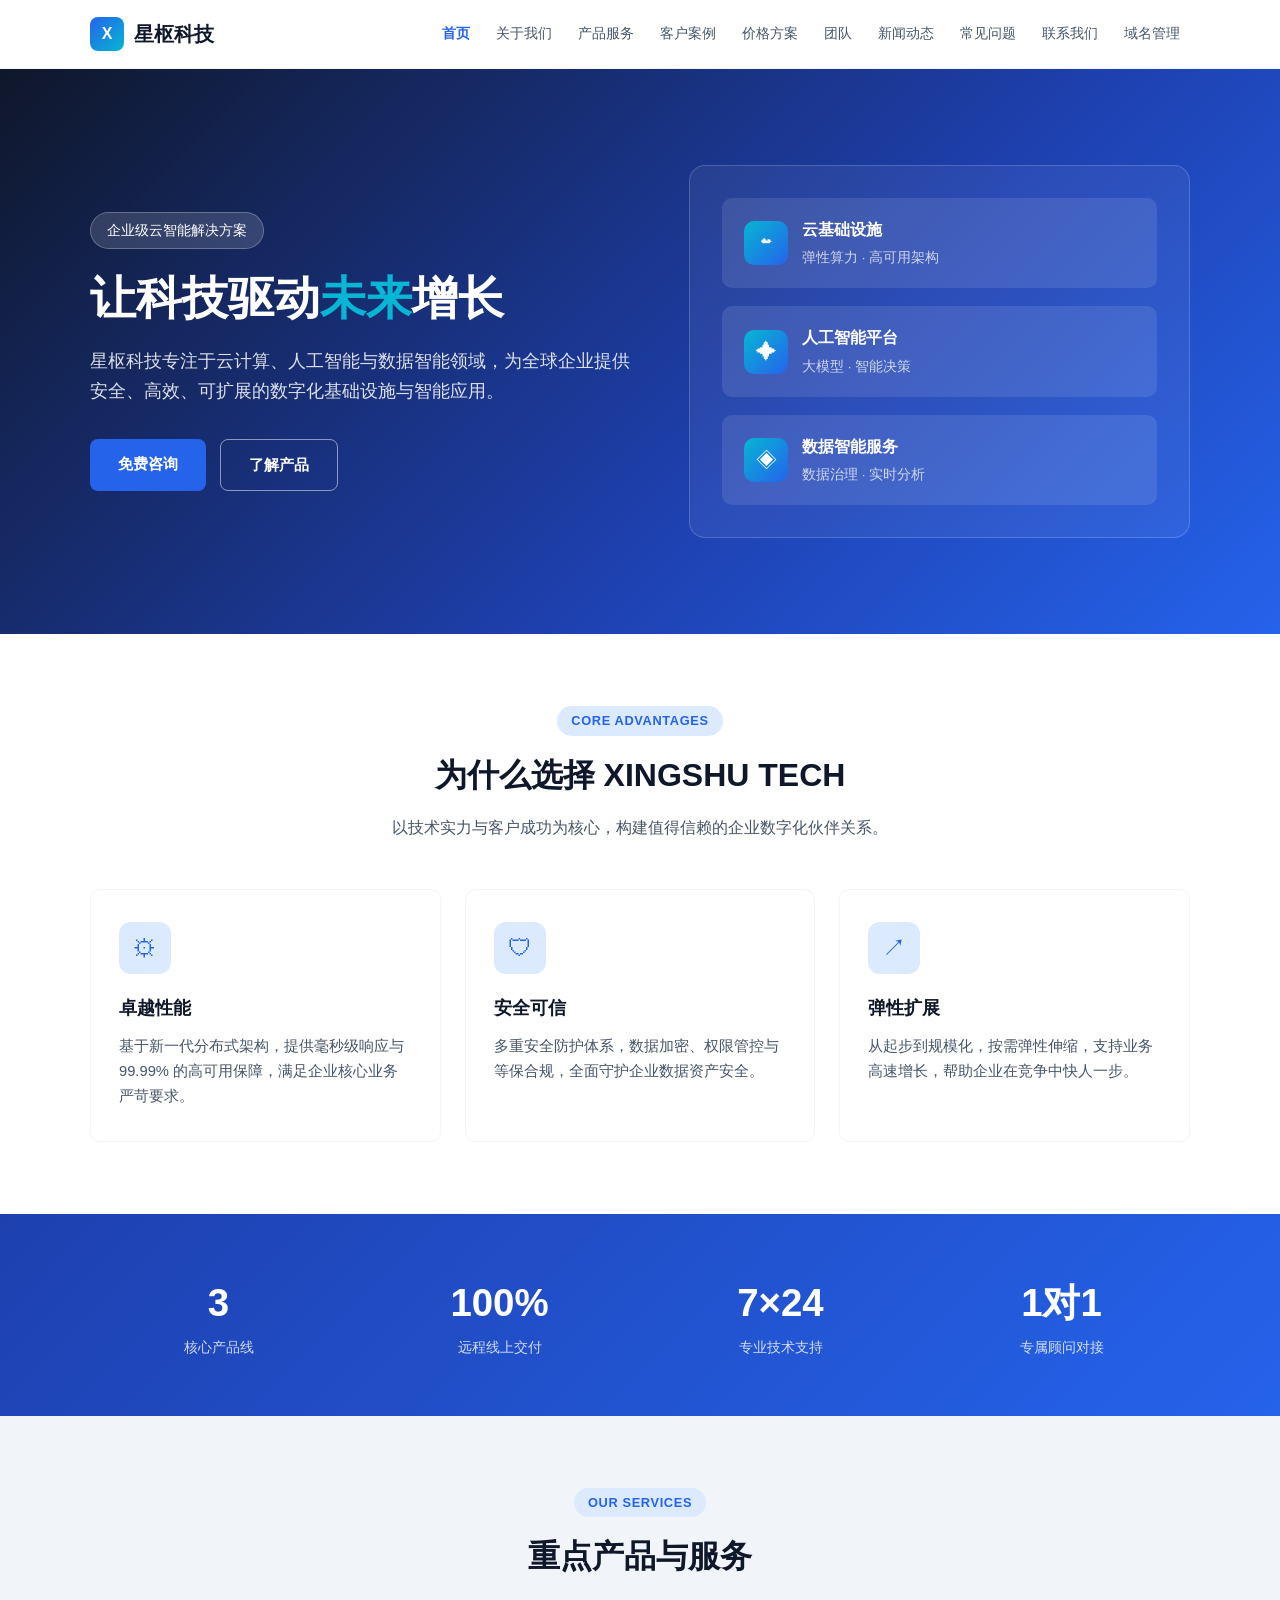
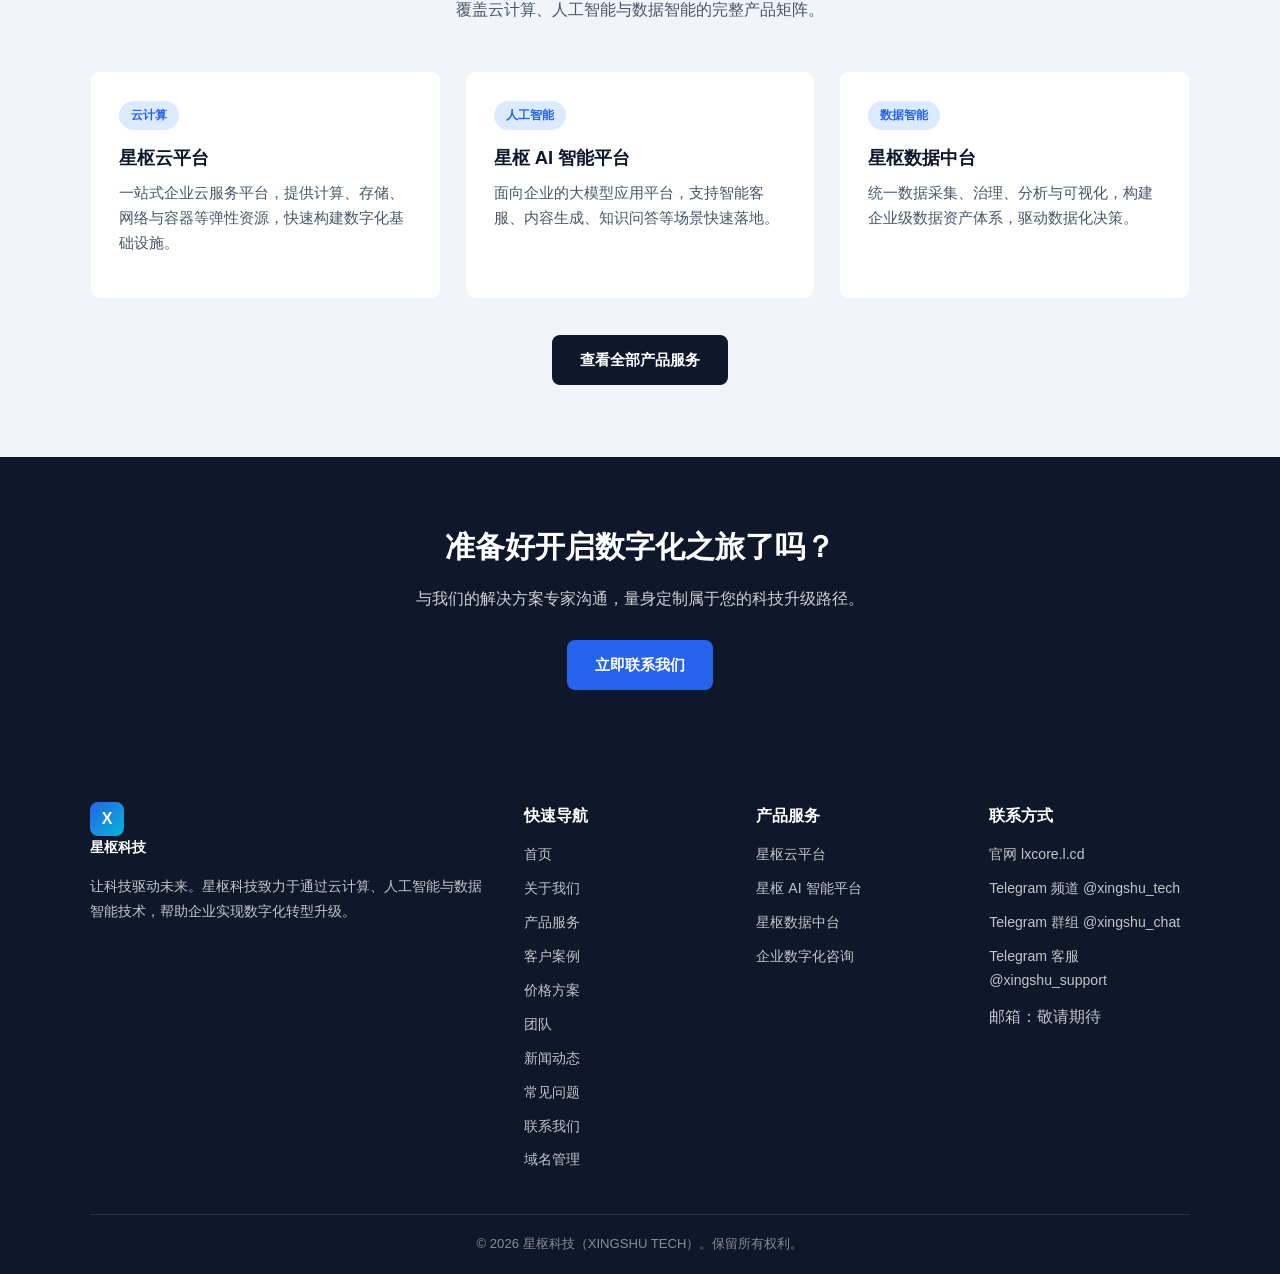
==== commit 67e8dd88: "full redesign, content cleanup and security hardening" ====
--- a/index.html
+++ b/index.html
@@ -3,6 +3,10 @@
 <head>
   <meta charset="UTF-8" />
   <meta name="viewport" content="width=device-width, initial-scale=1.0" />
+  <meta http-equiv="Content-Security-Policy" content="default-src 'self'; script-src 'self'; style-src 'self' 'unsafe-inline'; img-src 'self' data:; font-src 'self'; connect-src 'self' https://api005.dnshe.com; base-uri 'self'; form-action 'self'" />
+  <meta http-equiv="X-Content-Type-Options" content="nosniff" />
+  <meta name="referrer" content="strict-origin-when-cross-origin" />
+  <meta http-equiv="X-Frame-Options" content="SAMEORIGIN" />
   <meta name="description" content="星枢科技 XINGSHU TECH - 领先的企业级云计算与人工智能解决方案提供商" />
   <title>星枢科技 XINGSHU TECH - 让科技驱动未来</title>
   <link rel="icon" href="favicon.ico" type="image/x-icon" />
@@ -23,7 +27,7 @@
         <a href="products.html">产品服务</a>
         <a href="cases.html">客户案例</a>
         <a href="pricing.html">价格方案</a>
-        <a href="team.html">团队团队</a>
+        <a href="team.html">团队</a>
         <a href="blog.html">新闻动态</a>
         <a href="faq.html">常见问题</a>
         <a href="contact.html">联系我们</a>
@@ -108,20 +112,20 @@
     <div class="container">
       <div class="stats-grid">
         <div class="stat-item">
-          <div class="num" data-target="1200" data-suffix="+">0+</div>
-          <div class="label">企业客户</div>
-        </div>
-        <div class="stat-item">
-          <div class="num" data-target="98" data-suffix="%">0%</div>
-          <div class="label">客户满意度</div>
-        </div>
-        <div class="stat-item">
-          <div class="num" data-target="35" data-suffix="+">0+</div>
-          <div class="label">行业解决方案</div>
+          <div class="num" data-target="3" data-suffix="">0</div>
+          <div class="label">核心产品线</div>
+        </div>
+        <div class="stat-item">
+          <div class="num" data-target="100" data-suffix="%">0%</div>
+          <div class="label">远程线上交付</div>
         </div>
         <div class="stat-item">
           <div class="num" data-target="7" data-suffix="×24">0×24</div>
           <div class="label">专业技术支持</div>
+        </div>
+        <div class="stat-item">
+          <div class="num" data-target="1" data-suffix="对1">0对1</div>
+          <div class="label">专属顾问对接</div>
         </div>
       </div>
     </div>
@@ -139,21 +143,21 @@
         <div class="card">
           <div class="card-body">
             <span class="card-tag">云计算</span>
-            <h3>NexCloud 云平台</h3>
+            <h3>星枢云平台</h3>
             <p>一站式企业云服务平台，提供计算、存储、网络与容器等弹性资源，快速构建数字化基础设施。</p>
           </div>
         </div>
         <div class="card">
           <div class="card-body">
             <span class="card-tag">人工智能</span>
-            <h3>NexAI 智能平台</h3>
+            <h3>星枢 AI 智能平台</h3>
             <p>面向企业的大模型应用平台，支持智能客服、内容生成、知识问答等场景快速落地。</p>
           </div>
         </div>
         <div class="card">
           <div class="card-body">
             <span class="card-tag">数据智能</span>
-            <h3>NexData 数据中台</h3>
+            <h3>星枢数据中台</h3>
             <p>统一数据采集、治理、分析与可视化，构建企业级数据资产体系，驱动数据化决策。</p>
           </div>
         </div>
@@ -191,7 +195,7 @@
           <a href="products.html">产品服务</a>
           <a href="cases.html">客户案例</a>
           <a href="pricing.html">价格方案</a>
-          <a href="team.html">团队团队</a>
+          <a href="team.html">团队</a>
           <a href="blog.html">新闻动态</a>
           <a href="faq.html">常见问题</a>
           <a href="contact.html">联系我们</a>
@@ -199,9 +203,9 @@
         </div>
         <div class="footer-col">
           <h4>产品服务</h4>
-          <a href="products.html">NexCloud 云平台</a>
-          <a href="products.html">NexAI 智能平台</a>
-          <a href="products.html">NexData 数据中台</a>
+          <a href="products.html">星枢云平台</a>
+          <a href="products.html">星枢 AI 智能平台</a>
+          <a href="products.html">星枢数据中台</a>
           <a href="products.html">企业数字化咨询</a>
         </div>
         <div class="footer-col">
@@ -210,6 +214,7 @@
           <a href="https://t.me/xingshu_tech" target="_blank" rel="noopener">Telegram 频道 @xingshu_tech</a>
           <a href="https://t.me/xingshu_chat" target="_blank" rel="noopener">Telegram 群组 @xingshu_chat</a>
           <a href="https://t.me/xingshu_support" target="_blank" rel="noopener">Telegram 客服 @xingshu_support</a>
+          <div class="footer-mail">邮箱：敬请期待</div>
         </div>
       </div>
       <div class="footer-bottom">
@@ -221,4 +226,4 @@
   <button class="back-top" aria-label="返回顶部">↑</button>
   <script src="script.js"></script>
 </body>
-</html>
+</html>
--- a/style.css
+++ b/style.css
@@ -1707,3 +1707,80 @@
   gap: 8px;
   flex-wrap: wrap;
 }
+
+/* ---------- DNS 管理页：配额 / WHOIS / 通用 ---------- */
+.muted { color: var(--gray-400); font-size: 0.9rem; }
+
+.quota-box, .whois-box {
+  padding: 4px 0;
+}
+
+.quota-grid {
+  display: grid;
+  grid-template-columns: repeat(auto-fill, minmax(220px, 1fr));
+  gap: 12px;
+}
+
+.quota-item {
+  display: flex;
+  flex-direction: column;
+  gap: 4px;
+  background: var(--gray-100);
+  border: 1px solid var(--gray-100);
+  border-radius: 10px;
+  padding: 14px 16px;
+}
+
+.quota-item.quota-warn {
+  background: #fef2f2;
+  border-color: #fca5a5;
+}
+
+.quota-label {
+  font-size: 0.8rem;
+  color: var(--gray-400);
+}
+
+.quota-value {
+  font-size: 1.25rem;
+  font-weight: 700;
+  color: var(--dark);
+}
+
+.whois-list {
+  display: flex;
+  flex-direction: column;
+  gap: 10px;
+}
+
+.whois-item {
+  display: flex;
+  gap: 12px;
+  border-bottom: 1px dashed var(--gray-100);
+  padding: 8px 0;
+  font-size: 0.9rem;
+}
+
+.whois-label {
+  min-width: 110px;
+  color: var(--gray-400);
+  flex-shrink: 0;
+}
+
+.whois-value {
+  color: var(--dark);
+  word-break: break-all;
+}
+
+.json-pre {
+  background: #f8fafc;
+  border: 1px solid var(--gray-100);
+  border-radius: 8px;
+  padding: 12px 14px;
+  font-size: 0.82rem;
+  line-height: 1.5;
+  overflow-x: auto;
+  white-space: pre-wrap;
+  word-break: break-all;
+  color: #334155;
+}
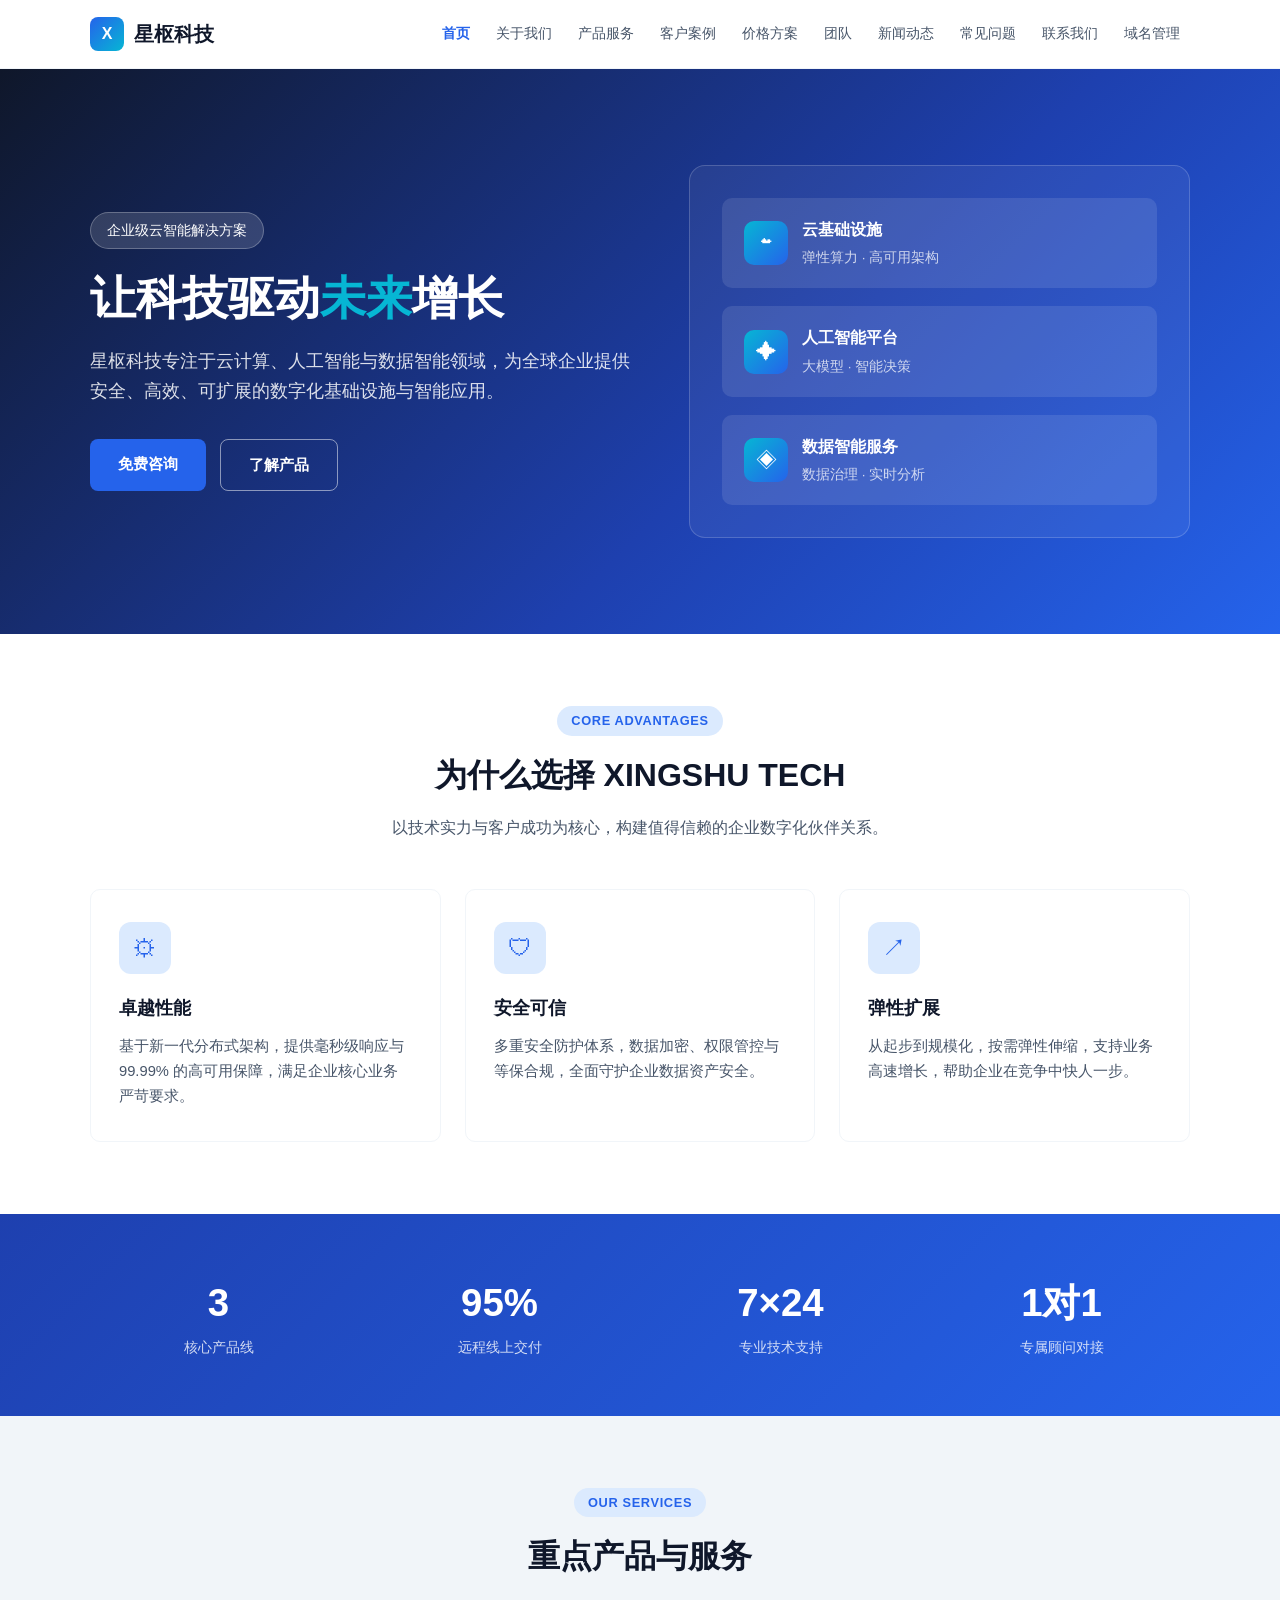
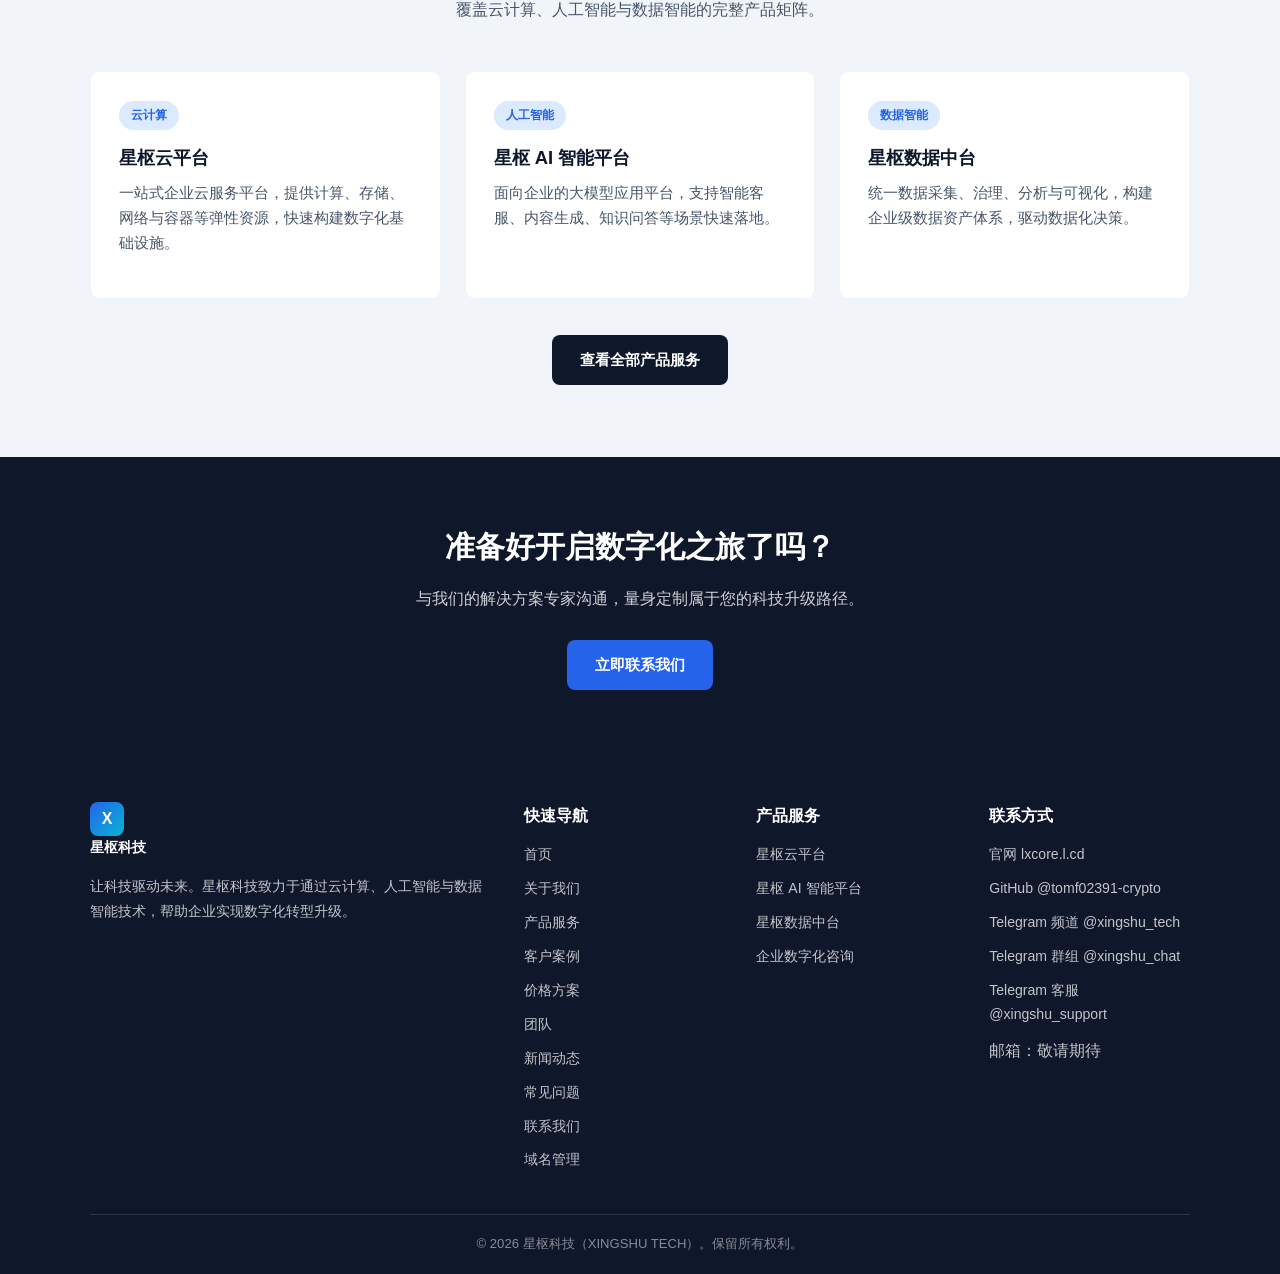
==== commit db1968bf: "add GitHub contact link" ====
--- a/index.html
+++ b/index.html
@@ -211,6 +211,7 @@
         <div class="footer-col">
           <h4>联系方式</h4>
           <a href="https://lxcore.l.cd" target="_blank" rel="noopener">官网 lxcore.l.cd</a>
+          <a href="https://github.com/tomf02391-crypto" target="_blank" rel="noopener">GitHub @tomf02391-crypto</a>
           <a href="https://t.me/xingshu_tech" target="_blank" rel="noopener">Telegram 频道 @xingshu_tech</a>
           <a href="https://t.me/xingshu_chat" target="_blank" rel="noopener">Telegram 群组 @xingshu_chat</a>
           <a href="https://t.me/xingshu_support" target="_blank" rel="noopener">Telegram 客服 @xingshu_support</a>
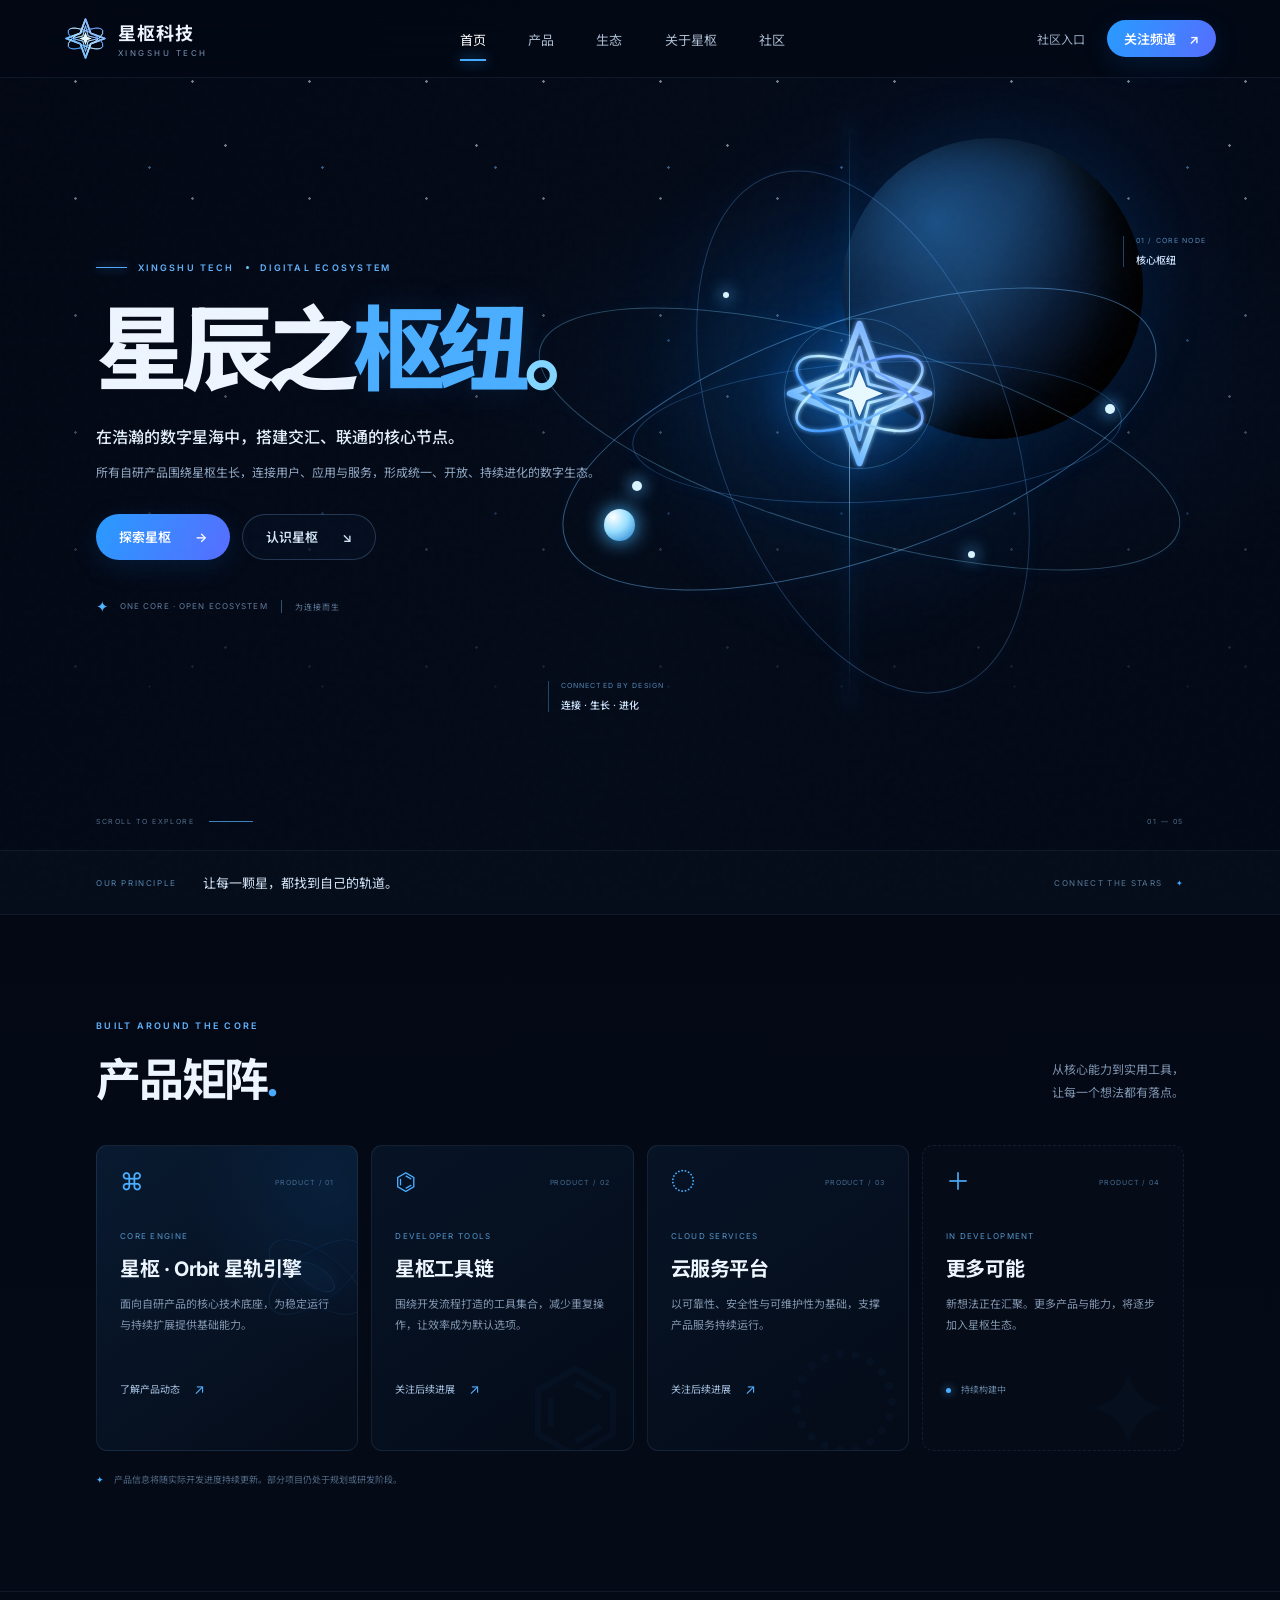
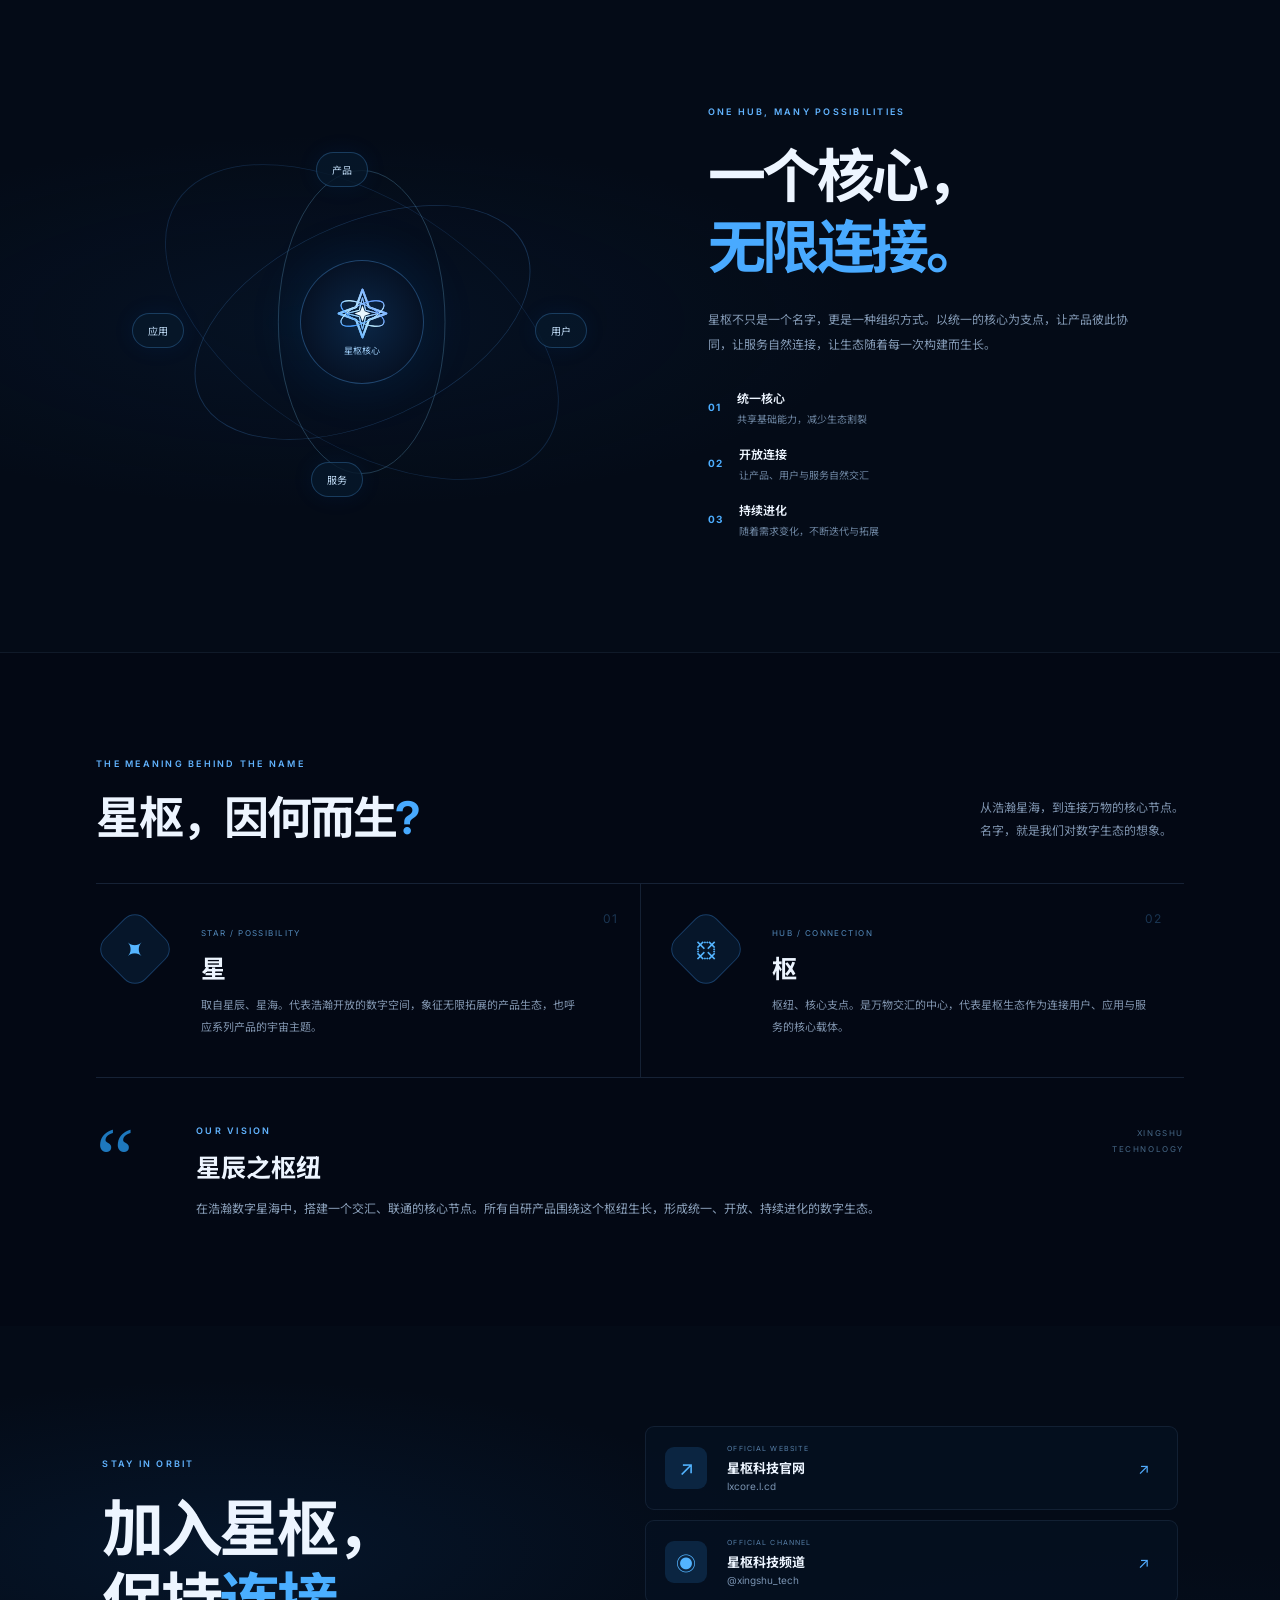
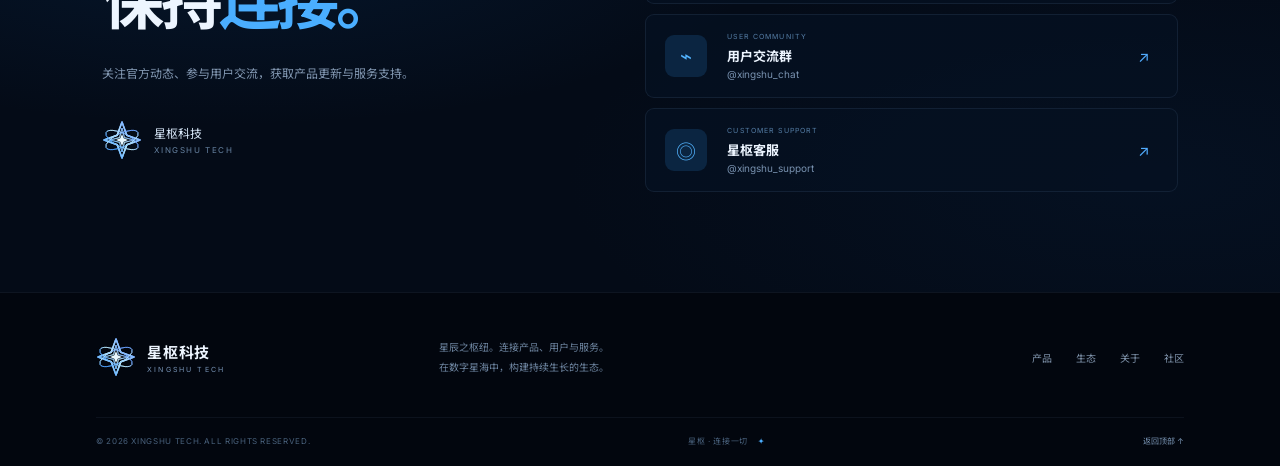
==== commit 9c14014c: "feat: 整体替换为星枢科技 V3 单页官网设计（保留域名管理后台，移除被取代的旧多页）" ====
--- a/index.html
+++ b/index.html
@@ -1,230 +1,68 @@
-<!DOCTYPE html>
+<!doctype html>
 <html lang="zh-CN">
 <head>
-  <meta charset="UTF-8" />
-  <meta name="viewport" content="width=device-width, initial-scale=1.0" />
-  <meta http-equiv="Content-Security-Policy" content="default-src 'self'; script-src 'self'; style-src 'self' 'unsafe-inline'; img-src 'self' data:; font-src 'self'; connect-src 'self' https://api005.dnshe.com; base-uri 'self'; form-action 'self'" />
-  <meta http-equiv="X-Content-Type-Options" content="nosniff" />
-  <meta name="referrer" content="strict-origin-when-cross-origin" />
-  <meta http-equiv="X-Frame-Options" content="SAMEORIGIN" />
-  <meta name="description" content="星枢科技 XINGSHU TECH - 领先的企业级云计算与人工智能解决方案提供商" />
-  <title>星枢科技 XINGSHU TECH - 让科技驱动未来</title>
-  <link rel="icon" href="favicon.ico" type="image/x-icon" />
-  <link rel="stylesheet" href="style.css" />
+<meta charset="utf-8"><meta name="viewport" content="width=device-width,initial-scale=1,viewport-fit=cover">
+<meta name="theme-color" content="#030814"><meta name="description" content="星枢科技 XINGSHU TECH——星辰之枢纽。在浩瀚数字星海中，连接产品、用户与服务，构建统一、开放、持续进化的数字生态。">
+<meta property="og:type" content="website"><meta property="og:title" content="星枢科技｜XINGSHU TECH"><meta property="og:description" content="星辰之枢纽 · 连接产品、用户与服务"><meta property="og:image" content="assets/og-cover.svg">
+<meta name="twitter:card" content="summary_large_image"><title>星枢科技｜XINGSHU TECH</title>
+<link rel="icon" href="assets/favicon.svg" type="image/svg+xml"><link rel="stylesheet" href="styles.css">
 </head>
 <body>
+<a class="skip-link" href="#main">跳转到主要内容</a>
+<header class="site-header" id="header">
+  <a class="brand" href="#home" aria-label="星枢科技首页"><img src="assets/logo.svg" alt=""><span><strong>星枢科技</strong><small>XINGSHU TECH</small></span></a>
+  <nav class="desktop-nav" aria-label="主导航"><a href="#home" class="nav-link active">首页</a><a href="#products" class="nav-link">产品</a><a href="#ecosystem" class="nav-link">生态</a><a href="#about" class="nav-link">关于星枢</a><a href="#community" class="nav-link">社区</a></nav>
+  <div class="header-actions"><a class="header-quiet" href="#community">社区入口</a><a class="button button-small button-blue" href="https://t.me/xingshu_tech" target="_blank" rel="noopener noreferrer">关注频道 <span>↗</span></a></div>
+  <button class="menu-toggle" aria-label="打开导航菜单" aria-expanded="false"><span></span><span></span></button>
+</header>
+<div class="mobile-nav" id="mobileNav"><a href="#home">首页</a><a href="#products">产品</a><a href="#ecosystem">生态</a><a href="#about">关于星枢</a><a href="#community">社区</a><a href="https://t.me/xingshu_tech" target="_blank" rel="noopener noreferrer">官方频道 ↗</a></div>
+<main id="main">
+<section class="hero" id="home">
+  <div class="hero-grid" aria-hidden="true"></div><div class="hero-stars" aria-hidden="true"></div><div class="aurora aurora-one"></div><div class="aurora aurora-two"></div>
+  <div class="hero-inner">
+    <div class="hero-content reveal">
+      <div class="eyebrow"><span class="eyebrow-line"></span> XINGSHU TECH <span class="eyebrow-dot"></span> DIGITAL ECOSYSTEM</div>
+      <h1>星辰之<span>枢纽</span><i>。</i></h1>
+      <p class="hero-lead">在浩瀚的数字星海中，搭建交汇、联通的核心节点。</p>
+      <p class="hero-sub">所有自研产品围绕星枢生长，连接用户、应用与服务，形成统一、开放、持续进化的数字生态。</p>
+      <div class="hero-actions"><a class="button button-blue" href="#products">探索星枢 <span>→</span></a><a class="button button-outline" href="#about">认识星枢 <span>↘</span></a></div>
+      <div class="hero-proof"><span class="proof-mark">✦</span><span>ONE CORE · OPEN ECOSYSTEM</span><span class="proof-divider"></span><span>为连接而生</span></div>
+    </div>
+    <div class="cosmos" aria-label="星枢核心星体与轨道视觉">
+      <div class="cosmos-halo"></div><div class="planet planet-large"></div><div class="planet planet-small"></div>
+      <div class="orbit orbit-a"></div><div class="orbit orbit-b"></div><div class="orbit orbit-c"></div><div class="orbit orbit-d"></div>
+      <div class="core-beam"></div><div class="core-symbol"><img src="assets/logo-mark.svg" alt=""></div>
+      <span class="orbit-node node-a"></span><span class="orbit-node node-b"></span><span class="orbit-node node-c"></span><span class="orbit-node node-d"></span>
+      <div class="cosmos-label label-top"><span>01 / CORE NODE</span><b>核心枢纽</b></div><div class="cosmos-label label-bottom"><span>CONNECTED BY DESIGN</span><b>连接 · 生长 · 进化</b></div>
+    </div>
+  </div>
+  <div class="hero-bottom"><span>SCROLL TO EXPLORE</span><span class="scroll-line"></span><span>01 — 05</span></div>
+</section>
 
-  <!-- 导航栏 -->
-  <header class="navbar">
-    <div class="container">
-      <a href="index.html" class="logo">
-        <span class="logo-icon">X</span>
-        <span>星枢科技</span>
-      </a>
-      <nav class="nav-links">
-        <a href="index.html">首页</a>
-        <a href="about.html">关于我们</a>
-        <a href="products.html">产品服务</a>
-        <a href="cases.html">客户案例</a>
-        <a href="pricing.html">价格方案</a>
-        <a href="team.html">团队</a>
-        <a href="blog.html">新闻动态</a>
-        <a href="faq.html">常见问题</a>
-        <a href="contact.html">联系我们</a>
-        <a href="dns.html">域名管理</a>
-      </nav>
-      <button class="nav-toggle" aria-label="切换导航菜单">
-        <span></span>
-        <span></span>
-        <span></span>
-      </button>
-    </div>
-  </header>
+<section class="intro-strip"><div class="strip-label">OUR PRINCIPLE</div><p>让每一颗星，都找到自己的轨道。</p><span>CONNECT THE STARS <b>✦</b></span></section>
 
-  <!-- Hero 区 -->
-  <section class="hero">
-    <div class="container">
-      <div class="hero-content">
-        <span class="tagline">企业级云智能解决方案</span>
-        <h1>让科技驱动<span>未来</span>增长</h1>
-        <p>星枢科技专注于云计算、人工智能与数据智能领域，为全球企业提供安全、高效、可扩展的数字化基础设施与智能应用。</p>
-        <div class="hero-btns">
-          <a href="contact.html" class="btn btn-primary">免费咨询</a>
-          <a href="products.html" class="btn btn-outline">了解产品</a>
-        </div>
-      </div>
-      <div class="hero-visual">
-        <div class="visual-card">
-          <span class="vc-icon">☁</span>
-          <div class="vc-text">
-            <strong>云基础设施</strong>
-            <span>弹性算力 · 高可用架构</span>
-          </div>
-        </div>
-        <div class="visual-card">
-          <span class="vc-icon">✦</span>
-          <div class="vc-text">
-            <strong>人工智能平台</strong>
-            <span>大模型 · 智能决策</span>
-          </div>
-        </div>
-        <div class="visual-card">
-          <span class="vc-icon">◈</span>
-          <div class="vc-text">
-            <strong>数据智能服务</strong>
-            <span>数据治理 · 实时分析</span>
-          </div>
-        </div>
-      </div>
-    </div>
-  </section>
+<section class="section section-products" id="products">
+  <div class="section-head reveal"><div><span class="eyebrow">BUILT AROUND THE CORE</span><h2>产品矩阵<span class="blue-dot">.</span></h2></div><p>从核心能力到实用工具，<br>让每一个想法都有落点。</p></div>
+  <div class="product-grid">
+    <article class="product-card product-featured reveal"><div class="product-card-top"><span class="product-icon icon-core">⌘</span><span class="product-index">PRODUCT / 01</span></div><div class="product-orbit-art" aria-hidden="true"><span></span><span></span><span></span></div><div class="product-card-copy"><span class="product-tag">CORE ENGINE</span><h3>星枢 · Orbit 星轨引擎</h3><p>面向自研产品的核心技术底座，为稳定运行与持续扩展提供基础能力。</p><a href="#community" class="text-link">了解产品动态 <span>↗</span></a></div></article>
+    <article class="product-card reveal"><div class="product-card-top"><span class="product-icon">⌬</span><span class="product-index">PRODUCT / 02</span></div><span class="product-tag">DEVELOPER TOOLS</span><h3>星枢工具链</h3><p>围绕开发流程打造的工具集合，减少重复操作，让效率成为默认选项。</p><a href="#community" class="text-link">关注后续进展 <span>↗</span></a><div class="card-watermark">⌬</div></article>
+    <article class="product-card reveal"><div class="product-card-top"><span class="product-icon">◌</span><span class="product-index">PRODUCT / 03</span></div><span class="product-tag">CLOUD SERVICES</span><h3>云服务平台</h3><p>以可靠性、安全性与可维护性为基础，支撑产品服务持续运行。</p><a href="#community" class="text-link">关注后续进展 <span>↗</span></a><div class="card-watermark">◌</div></article>
+    <article class="product-card product-coming reveal"><div class="product-card-top"><span class="product-icon">＋</span><span class="product-index">PRODUCT / 04</span></div><span class="product-tag">IN DEVELOPMENT</span><h3>更多可能</h3><p>新想法正在汇聚。更多产品与能力，将逐步加入星枢生态。</p><span class="coming-label"><i></i> 持续构建中</span><div class="card-watermark">✦</div></article>
+  </div>
+  <p class="section-note"><span>✦</span> 产品信息将随实际开发进度持续更新。部分项目仍处于规划或研发阶段。</p>
+</section>
 
-  <!-- 核心优势 -->
-  <section class="section">
-    <div class="container">
-      <div class="section-head">
-        <span class="tag">CORE ADVANTAGES</span>
-        <h2>为什么选择 XINGSHU TECH</h2>
-        <p>以技术实力与客户成功为核心，构建值得信赖的企业数字化伙伴关系。</p>
-      </div>
-      <div class="features-grid">
-        <div class="feature-card">
-          <span class="fc-icon">⚙</span>
-          <h3>卓越性能</h3>
-          <p>基于新一代分布式架构，提供毫秒级响应与 99.99% 的高可用保障，满足企业核心业务严苛要求。</p>
-        </div>
-        <div class="feature-card">
-          <span class="fc-icon">🛡</span>
-          <h3>安全可信</h3>
-          <p>多重安全防护体系，数据加密、权限管控与等保合规，全面守护企业数据资产安全。</p>
-        </div>
-        <div class="feature-card">
-          <span class="fc-icon">↗</span>
-          <h3>弹性扩展</h3>
-          <p>从起步到规模化，按需弹性伸缩，支持业务高速增长，帮助企业在竞争中快人一步。</p>
-        </div>
-      </div>
-    </div>
-  </section>
+<section class="ecosystem-section" id="ecosystem"><div class="eco-visual"><div class="eco-ring ring-one"></div><div class="eco-ring ring-two"></div><div class="eco-ring ring-three"></div><div class="eco-center"><img src="assets/logo-mark.svg" alt="星枢标志"><span>星枢核心</span></div><div class="eco-node eco-n1">产品</div><div class="eco-node eco-n2">用户</div><div class="eco-node eco-n3">服务</div><div class="eco-node eco-n4">应用</div></div><div class="eco-copy reveal"><span class="eyebrow">ONE HUB, MANY POSSIBILITIES</span><h2>一个核心，<br><span>无限连接。</span></h2><p>星枢不只是一个名字，更是一种组织方式。以统一的核心为支点，让产品彼此协同，让服务自然连接，让生态随着每一次构建而生长。</p><div class="eco-points"><div><b>01</b><span><strong>统一核心</strong><small>共享基础能力，减少生态割裂</small></span></div><div><b>02</b><span><strong>开放连接</strong><small>让产品、用户与服务自然交汇</small></span></div><div><b>03</b><span><strong>持续进化</strong><small>随着需求变化，不断迭代与拓展</small></span></div></div></div></section>
 
-  <!-- 数据统计 -->
-  <section class="stats">
-    <div class="container">
-      <div class="stats-grid">
-        <div class="stat-item">
-          <div class="num" data-target="3" data-suffix="">0</div>
-          <div class="label">核心产品线</div>
-        </div>
-        <div class="stat-item">
-          <div class="num" data-target="100" data-suffix="%">0%</div>
-          <div class="label">远程线上交付</div>
-        </div>
-        <div class="stat-item">
-          <div class="num" data-target="7" data-suffix="×24">0×24</div>
-          <div class="label">专业技术支持</div>
-        </div>
-        <div class="stat-item">
-          <div class="num" data-target="1" data-suffix="对1">0对1</div>
-          <div class="label">专属顾问对接</div>
-        </div>
-      </div>
-    </div>
-  </section>
+<section class="about-section section" id="about"><div class="section-head reveal"><div><span class="eyebrow">THE MEANING BEHIND THE NAME</span><h2>星枢，因何而生<span class="blue-dot">?</span></h2></div><p>从浩瀚星海，到连接万物的核心节点。<br>名字，就是我们对数字生态的想象。</p></div><div class="meaning-layout"><article class="meaning-card reveal"><div class="meaning-symbol">✦</div><div><span class="meaning-en">STAR / POSSIBILITY</span><h3>星</h3><p>取自星辰、星海。代表浩瀚开放的数字空间，象征无限拓展的产品生态，也呼应系列产品的宇宙主题。</p></div><span class="meaning-number">01</span></article><article class="meaning-card reveal"><div class="meaning-symbol">⌖</div><div><span class="meaning-en">HUB / CONNECTION</span><h3>枢</h3><p>枢纽、核心支点。是万物交汇的中心，代表星枢生态作为连接用户、应用与服务的核心载体。</p></div><span class="meaning-number">02</span></article></div><div class="brand-manifesto reveal"><span class="manifesto-mark">“</span><div><span class="eyebrow">OUR VISION</span><h3>星辰之枢纽</h3><p>在浩瀚数字星海中，搭建一个交汇、联通的核心节点。所有自研产品围绕这个枢纽生长，形成统一、开放、持续进化的数字生态。</p></div><span class="manifesto-aside">XINGSHU<br>TECHNOLOGY</span></div></section>
 
-  <!-- 重点产品 -->
-  <section class="section section-alt">
-    <div class="container">
-      <div class="section-head">
-        <span class="tag">OUR SERVICES</span>
-        <h2>重点产品与服务</h2>
-        <p>覆盖云计算、人工智能与数据智能的完整产品矩阵。</p>
-      </div>
-      <div class="cards-grid">
-        <div class="card">
-          <div class="card-body">
-            <span class="card-tag">云计算</span>
-            <h3>星枢云平台</h3>
-            <p>一站式企业云服务平台，提供计算、存储、网络与容器等弹性资源，快速构建数字化基础设施。</p>
-          </div>
-        </div>
-        <div class="card">
-          <div class="card-body">
-            <span class="card-tag">人工智能</span>
-            <h3>星枢 AI 智能平台</h3>
-            <p>面向企业的大模型应用平台，支持智能客服、内容生成、知识问答等场景快速落地。</p>
-          </div>
-        </div>
-        <div class="card">
-          <div class="card-body">
-            <span class="card-tag">数据智能</span>
-            <h3>星枢数据中台</h3>
-            <p>统一数据采集、治理、分析与可视化，构建企业级数据资产体系，驱动数据化决策。</p>
-          </div>
-        </div>
-      </div>
-      <div style="text-align:center; margin-top: 36px;">
-        <a href="products.html" class="btn btn-dark">查看全部产品服务</a>
-      </div>
-    </div>
-  </section>
-
-  <!-- CTA -->
-  <section class="cta">
-    <div class="container">
-      <h2>准备好开启数字化之旅了吗？</h2>
-      <p>与我们的解决方案专家沟通，量身定制属于您的科技升级路径。</p>
-      <a href="contact.html" class="btn btn-primary">立即联系我们</a>
-    </div>
-  </section>
-
-  <!-- 页脚 -->
-  <footer class="footer">
-    <div class="container">
-      <div class="footer-grid">
-        <div class="footer-col">
-          <a href="index.html" class="logo" style="color:#fff;">
-            <span class="logo-icon">X</span>
-            <span>星枢科技</span>
-          </a>
-          <p style="margin-top:14px;">让科技驱动未来。星枢科技致力于通过云计算、人工智能与数据智能技术，帮助企业实现数字化转型升级。</p>
-        </div>
-        <div class="footer-col">
-          <h4>快速导航</h4>
-          <a href="index.html">首页</a>
-          <a href="about.html">关于我们</a>
-          <a href="products.html">产品服务</a>
-          <a href="cases.html">客户案例</a>
-          <a href="pricing.html">价格方案</a>
-          <a href="team.html">团队</a>
-          <a href="blog.html">新闻动态</a>
-          <a href="faq.html">常见问题</a>
-          <a href="contact.html">联系我们</a>
-          <a href="dns.html">域名管理</a>
-        </div>
-        <div class="footer-col">
-          <h4>产品服务</h4>
-          <a href="products.html">星枢云平台</a>
-          <a href="products.html">星枢 AI 智能平台</a>
-          <a href="products.html">星枢数据中台</a>
-          <a href="products.html">企业数字化咨询</a>
-        </div>
-        <div class="footer-col">
-          <h4>联系方式</h4>
-          <a href="https://lxcore.l.cd" target="_blank" rel="noopener">官网 lxcore.l.cd</a>
-          <a href="https://github.com/tomf02391-crypto" target="_blank" rel="noopener">GitHub @tomf02391-crypto</a>
-          <a href="https://t.me/xingshu_tech" target="_blank" rel="noopener">Telegram 频道 @xingshu_tech</a>
-          <a href="https://t.me/xingshu_chat" target="_blank" rel="noopener">Telegram 群组 @xingshu_chat</a>
-          <a href="https://t.me/xingshu_support" target="_blank" rel="noopener">Telegram 客服 @xingshu_support</a>
-          <div class="footer-mail">邮箱：敬请期待</div>
-        </div>
-      </div>
-      <div class="footer-bottom">
-        © <span id="currentYear">2026</span> 星枢科技（XINGSHU TECH）。保留所有权利。
-      </div>
-    </div>
-  </footer>
-
-  <button class="back-top" aria-label="返回顶部">↑</button>
-  <script src="script.js"></script>
-</body>
-</html>+<section class="community-section" id="community"><div class="community-bg"></div><div class="community-content"><div class="community-copy reveal"><span class="eyebrow">STAY IN ORBIT</span><h2>加入星枢，<br>保持<span>连接。</span></h2><p>关注官方动态、参与用户交流，获取产品更新与服务支持。</p><div class="community-signature"><img src="assets/logo-mark.svg" alt=""><span>星枢科技<br><small>XINGSHU TECH</small></span></div></div><div class="community-list reveal">
+<a href="https://lxcore.l.cd" target="_blank" rel="noopener noreferrer" class="community-link"><span class="community-icon">↗</span><span class="community-meta"><small>OFFICIAL WEBSITE</small><strong>星枢科技官网</strong><em>lxcore.l.cd</em></span><span class="link-arrow">↗</span></a>
+<a href="https://t.me/xingshu_tech" target="_blank" rel="noopener noreferrer" class="community-link"><span class="community-icon">◉</span><span class="community-meta"><small>OFFICIAL CHANNEL</small><strong>星枢科技频道</strong><em>@xingshu_tech</em></span><span class="link-arrow">↗</span></a>
+<a href="https://t.me/xingshu_chat" target="_blank" rel="noopener noreferrer" class="community-link"><span class="community-icon">⌁</span><span class="community-meta"><small>USER COMMUNITY</small><strong>用户交流群</strong><em>@xingshu_chat</em></span><span class="link-arrow">↗</span></a>
+<a href="https://t.me/xingshu_support" target="_blank" rel="noopener noreferrer" class="community-link"><span class="community-icon">◎</span><span class="community-meta"><small>CUSTOMER SUPPORT</small><strong>星枢客服</strong><em>@xingshu_support</em></span><span class="link-arrow">↗</span></a>
+</div></div></section>
+</main>
+<footer class="site-footer"><div class="footer-main"><a class="brand footer-brand" href="#home"><img src="assets/logo.svg" alt=""><span><strong>星枢科技</strong><small>XINGSHU TECH</small></span></a><p>星辰之枢纽。连接产品、用户与服务。<br>在数字星海中，构建持续生长的生态。</p><div class="footer-nav"><a href="#products">产品</a><a href="#ecosystem">生态</a><a href="#about">关于</a><a href="#community">社区</a></div></div><div class="footer-bottom"><span>© 2026 XINGSHU TECH. ALL RIGHTS RESERVED.</span><span>星枢 · 连接一切 <b>✦</b></span><a href="#home">返回顶部 ↑</a></div></footer>
+<script src="script.js" defer></script>
+</body></html>
--- a/styles.css
+++ b/styles.css
@@ -0,0 +1,2 @@
+@import url('https://fonts.googleapis.com/css2?family=Inter:wght@400;500;600;700;800&family=Noto+Sans+SC:wght@400;500;600;700;800&display=swap');
+:root{--bg:#030814;--bg2:#050d1b;--panel:#071326;--line:rgba(119,169,226,.16);--blue:#46aaff;--blue2:#277eff;--text:#edf5ff;--muted:#8a9db7;--dim:#506984;--content:1180px}*{box-sizing:border-box}html{scroll-behavior:smooth;scroll-padding-top:88px}body{margin:0;background:var(--bg);color:var(--text);font-family:Inter,"Noto Sans SC",system-ui,sans-serif;-webkit-font-smoothing:antialiased;overflow-x:hidden}body:after{content:"";position:fixed;inset:0;pointer-events:none;z-index:30;opacity:.025;background-image:url("data:image/svg+xml,%3Csvg viewBox='0 0 180 180' xmlns='http://www.w3.org/2000/svg'%3E%3Cfilter id='n'%3E%3CfeTurbulence type='fractalNoise' baseFrequency='.8' numOctaves='4' stitchTiles='stitch'/%3E%3C/filter%3E%3Crect width='100%25' height='100%25' filter='url(%23n)' opacity='.6'/%3E%3C/svg%3E")}a{color:inherit;text-decoration:none}button{font:inherit}.skip-link{position:absolute;top:-100px;left:10px;background:#fff;color:#000;padding:10px;z-index:100}.skip-link:focus{top:10px}.site-header{height:78px;position:fixed;z-index:50;inset:0 0 auto;display:flex;align-items:center;padding:0 max(5%,calc((100% - 1320px)/2));border-bottom:1px solid rgba(127,174,226,.11);background:rgba(3,8,20,.78);backdrop-filter:blur(18px);transition:background .3s}.site-header.scrolled{background:rgba(3,8,20,.96)}.brand{display:flex;align-items:center;gap:11px;flex-shrink:0}.brand img{width:43px;height:43px}.brand strong,.brand small{display:block}.brand strong{font-size:18px;letter-spacing:.05em;font-weight:700}.brand small{font-size:8px;color:#7995b7;letter-spacing:.31em;margin-top:3px}.desktop-nav{display:flex;align-items:center;gap:clamp(22px,3.3vw,47px);margin:auto;font-size:13px;color:#aebed3}.nav-link{height:78px;display:flex;align-items:center;position:relative;transition:color .2s}.nav-link:hover,.nav-link.active{color:#fff}.nav-link.active:after{content:"";position:absolute;bottom:17px;left:0;right:0;height:2px;background:var(--blue);box-shadow:0 0 13px #2495ff}.header-actions{display:flex;align-items:center;gap:22px;font-size:12px}.header-quiet{color:#9cafc8}.button{display:inline-flex;align-items:center;justify-content:center;gap:24px;min-height:46px;padding:0 23px;border-radius:30px;font-size:13px;font-weight:600;transition:transform .25s,border-color .25s,box-shadow .25s}.button:hover{transform:translateY(-2px)}.button-small{min-height:37px;padding:0 17px;gap:13px}.button-blue{background:linear-gradient(115deg,#289cff,#566dff);box-shadow:0 7px 28px #167cff24;color:white}.button-blue:hover{box-shadow:0 8px 35px #168aff48}.button-outline{border:1px solid #6f9acb4d;background:#07152a75;color:#d4e4f8}.button-outline:hover{border-color:#51adff}.menu-toggle{display:none}.mobile-nav{display:none}.hero{min-height:740px;height:min(850px,100svh);max-height:940px;position:relative;isolation:isolate;overflow:hidden;padding:0 max(7.5%,calc((100% - 1280px)/2));background:radial-gradient(ellipse at 72% 45%,#0a3d792c,transparent 35%),linear-gradient(110deg,#030814 0%,#040b19 54%,#030916 100%)}.hero-grid{position:absolute;inset:0;opacity:.14;background-image:linear-gradient(#2d70a31a 1px,transparent 1px),linear-gradient(90deg,#2d70a31a 1px,transparent 1px);background-size:68px 68px;mask-image:linear-gradient(to bottom,transparent,#000 30%,#000 78%,transparent)}.hero-stars{position:absolute;inset:0;opacity:.58;background-image:radial-gradient(#d9efff 1px,transparent 1.5px),radial-gradient(#70b9ff 1px,transparent 1.5px),radial-gradient(#fff 1px,transparent 1.5px);background-size:117px 117px,173px 173px,251px 251px;background-position:17px 23px,63px 81px,100px 20px;mask-image:linear-gradient(to bottom,#fff,transparent 95%)}.aurora{position:absolute;border-radius:50%;filter:blur(70px);pointer-events:none}.aurora-one{width:450px;height:220px;right:9%;top:20%;background:#0659c7;opacity:.17;transform:rotate(-25deg)}.aurora-two{width:240px;height:130px;right:27%;top:35%;background:#0d9fff;opacity:.11}.hero-inner{position:relative;z-index:4;width:100%;max-width:var(--content);height:100%;margin:auto;display:flex;align-items:center}.hero-content{position:relative;z-index:6;width:53%;padding-top:28px}.eyebrow{font-size:9px;letter-spacing:.25em;font-weight:600;color:#62b4ff;display:flex;align-items:center;gap:11px}.eyebrow-line{width:31px;height:1px;background:#53aaff;box-shadow:0 0 10px #268dff}.eyebrow-dot{width:3px;height:3px;border-radius:50%;background:#64caff;margin-left:1px}.hero h1{font-size:clamp(60px,7.2vw,98px);font-weight:800;letter-spacing:-.07em;line-height:1.08;margin:27px 0 22px;white-space:nowrap}.hero h1 span{color:#4baeff;text-shadow:0 0 35px #258dff26}.hero h1 i{font-style:normal;color:#83d6ff}.hero-lead{font-size:16px;line-height:1.9;color:#e4effd;margin:0 0 9px;font-weight:500}.hero-sub{font-size:12px;line-height:2;color:#91a8c4;max-width:510px;margin:0}.hero-actions{display:flex;gap:12px;margin-top:29px}.hero-proof{display:flex;align-items:center;gap:10px;color:#617d9d;font-size:8px;letter-spacing:.14em;margin-top:37px}.proof-mark{color:#51b5ff;font-size:15px}.proof-divider{height:13px;width:1px;background:#34506d;margin:0 3px}.cosmos{position:absolute;width:min(59vw,700px);height:min(59vw,700px);right:-2%;top:50%;transform:translateY(-49%);z-index:2}.cosmos-halo{position:absolute;inset:14%;border-radius:50%;background:radial-gradient(circle,#168fff13,transparent 65%);filter:blur(10px)}.planet{position:absolute;border-radius:50%;overflow:hidden}.planet-large{width:43%;aspect-ratio:1;right:9%;top:8%;background:radial-gradient(circle at 31% 28%,#1b4f83,#0a1b34 49%,#02050c 76%);box-shadow:inset -26px -16px 50px #000,0 0 75px #1376d018}.planet-large:after{content:"";position:absolute;inset:0;border-radius:50%;background:linear-gradient(120deg,transparent 25%,#3f9ff318 45%,transparent 66%)}.planet-small{width:4.5%;aspect-ratio:1;left:14%;top:61%;background:radial-gradient(circle at 30% 25%,#fff,#9adfff 45%,#1679c9);box-shadow:0 0 20px #45b8ff}.orbit{position:absolute;left:6%;top:34%;width:89%;height:34%;border:1px solid #72bfff70;border-radius:50%;transform:rotate(-19deg);box-shadow:0 0 17px #278fff0b}.orbit-b{left:3%;top:37%;width:95%;height:28%;transform:rotate(16deg);border-color:#80d1ff52}.orbit-c{left:12%;top:29%;width:78%;height:42%;transform:rotate(70deg);border-color:#65a9f64a}.orbit-d{left:18%;top:40%;width:70%;height:20%;transform:rotate(-3deg);border-color:#53a8ff4a}.core-beam{position:absolute;left:49%;top:5%;height:85%;width:1px;background:linear-gradient(transparent,#58c7ff99,#d6f6ff,#4caeff66,transparent);box-shadow:0 0 17px #218cff;opacity:.7}.core-symbol{position:absolute;left:37%;top:31%;width:27%;aspect-ratio:1;display:grid;place-items:center;filter:drop-shadow(0 0 22px #238fff9c);animation:coreFloat 7s ease-in-out infinite}.core-symbol:before{content:"";position:absolute;inset:10%;border-radius:50%;border:1px solid #5abaff54;box-shadow:0 0 50px #147fff18}.core-symbol img{width:82%;height:82%;position:relative;z-index:1}.orbit-node{position:absolute;width:10px;height:10px;background:#d8f4ff;border-radius:50%;box-shadow:0 0 15px 3px #54b7ff9c}.node-a{left:18%;top:57%}.node-b{right:13%;top:46%}.node-c{left:66%;top:67%;width:7px;height:7px}.node-d{left:31%;top:30%;width:6px;height:6px}.cosmos-label{position:absolute;display:flex;flex-direction:column;gap:7px;border-left:1px solid #5aaeff5c;padding-left:12px}.cosmos-label span{font-size:7px;letter-spacing:.16em;color:#5484b3}.cosmos-label b{font-size:10px;font-weight:500;color:#cfe5ff}.label-top{right:0;top:22%}.label-bottom{left:6%;bottom:10%}.hero-bottom{position:absolute;z-index:7;left:max(7.5%,calc((100% - 1280px)/2));right:max(7.5%,calc((100% - 1280px)/2));bottom:24px;display:flex;align-items:center;gap:15px;color:#526d8c;font-size:7px;letter-spacing:.22em}.scroll-line{width:44px;height:1px;background:#3d82bd}.hero-bottom span:last-child{margin-left:auto}.intro-strip{display:flex;align-items:center;gap:26px;padding:22px max(7.5%,calc((100% - 1280px)/2));border-top:1px solid #6d9dce17;border-bottom:1px solid #6d9dce17;background:#050d1a}.strip-label{font-size:8px;letter-spacing:.2em;color:#5786b2;white-space:nowrap}.intro-strip p{font-size:13px;margin:0;color:#d4e4f7}.intro-strip>span{margin-left:auto;font-size:8px;letter-spacing:.17em;color:#587999;white-space:nowrap}.intro-strip b{color:#43aaff;margin-left:10px}.section{padding:105px max(7.5%,calc((100% - 1280px)/2))}.section-products{background:linear-gradient(180deg,#030814,#040b17)}.section-head{display:flex;justify-content:space-between;align-items:end;margin-bottom:36px}.section-head h2{font-size:clamp(32px,4vw,45px);letter-spacing:-.05em;margin:13px 0 0}.blue-dot{color:#48aaff}.section-head>p{font-size:12px;line-height:1.9;color:#7f94af;margin:0 0 4px}.product-grid{display:grid;grid-template-columns:repeat(4,minmax(0,1fr));gap:13px}.product-card{position:relative;overflow:hidden;min-height:306px;padding:24px 23px 22px;border:1px solid #7399c421;border-radius:11px;background:linear-gradient(145deg,#081629d9,#050c19d9);transition:transform .3s,border-color .3s,background .3s}.product-card:hover{transform:translateY(-5px);border-color:#49aaff73;background:linear-gradient(145deg,#0a1d35,#050c19);}.product-featured{background:radial-gradient(ellipse at 90% 15%,#0e65b526,transparent 42%),linear-gradient(145deg,#091a30,#050c19)}.product-card-top{display:flex;align-items:center;justify-content:space-between;margin-bottom:29px}.product-icon{font-size:24px;color:#4baeff;line-height:1}.product-index{font-size:7px;letter-spacing:.13em;color:#456b92}.product-tag{font-size:8px;letter-spacing:.16em;color:#5596cb}.product-card h3{font-size:20px;margin:10px 0 12px;letter-spacing:-.02em}.product-card p{font-size:11px;line-height:1.95;color:#8195af;min-height:64px;margin:0 0 19px}.text-link{font-size:10px;color:#a9c4e3;display:inline-flex;gap:14px;align-items:center}.text-link span{color:#52adff;font-size:14px;transition:transform .2s}.text-link:hover span{transform:translate(3px,-2px)}.product-orbit-art{position:absolute;right:-24px;top:66px;width:130px;height:130px;opacity:.6;pointer-events:none}.product-orbit-art span{position:absolute;inset:10px;border:1px solid #3f9dff3c;border-radius:50%;transform:rotate(35deg) scaleY(.45)}.product-orbit-art span:nth-child(2){transform:rotate(-35deg) scaleY(.45)}.product-orbit-art span:nth-child(3){inset:43px;border-radius:50%;background:#2e9cff12;box-shadow:0 0 30px #2d9cff23}.card-watermark{position:absolute;right:8px;bottom:-26px;font-size:112px;color:#3189d809;pointer-events:none}.product-coming{border-style:dashed;background:#050b17}.coming-label{font-size:9px;color:#6584a5}.coming-label i{display:inline-block;width:5px;height:5px;border-radius:50%;background:#4baeff;margin-right:7px;box-shadow:0 0 8px #4baeff}.section-note{font-size:9px;color:#536b87;margin:22px 0 0}.section-note span{color:#4baeff;margin-right:7px}.ecosystem-section{position:relative;overflow:hidden;display:grid;grid-template-columns:1.05fr .95fr;align-items:center;gap:8%;padding:100px max(8%,calc((100% - 1180px)/2));background:radial-gradient(ellipse at 25% 50%,#0b3e7623,transparent 40%),#040b17;border-top:1px solid #739ac51a;border-bottom:1px solid #739ac51a}.eco-visual{position:relative;width:100%;max-width:460px;aspect-ratio:1;margin:auto;display:grid;place-items:center}.eco-ring{position:absolute;border:1px solid #55a9ff3a;border-radius:50%;width:78%;height:78%;transform:rotate(-25deg) scaleY(.55)}.ring-two{width:96%;height:96%;transform:rotate(33deg) scaleY(.55);border-color:#4a9cff2d}.ring-three{width:66%;height:66%;transform:rotate(90deg) scaleY(.55);border-color:#83d2ff4d}.eco-center{position:relative;z-index:2;width:124px;height:124px;border-radius:50%;display:flex;align-items:center;justify-content:center;flex-direction:column;gap:4px;background:radial-gradient(circle,#0b2747,#061225 70%);border:1px solid #52aaff55;box-shadow:0 0 55px #087dff20}.eco-center img{width:53px}.eco-center span{font-size:9px;color:#9ecdf7}.eco-node{position:absolute;z-index:3;padding:9px 15px;border:1px solid #4b9de84a;background:#07182bcc;border-radius:30px;font-size:10px;color:#c3def8;box-shadow:0 0 24px #006bff12}.eco-n1{top:13%;left:40%}.eco-n2{right:1%;top:48%}.eco-n3{bottom:12%;left:39%}.eco-n4{left:0;top:48%}.eco-copy h2{font-size:clamp(39px,5vw,58px);line-height:1.22;letter-spacing:-.06em;margin:24px 0}.eco-copy h2 span{color:#49aaff}.eco-copy>p{font-size:12px;line-height:2.1;color:#8399b4;max-width:440px}.eco-points{display:grid;gap:19px;margin-top:32px}.eco-points>div{display:flex;gap:17px;align-items:center}.eco-points>div>b{font-size:10px;color:#4daeff;letter-spacing:.08em}.eco-points strong,.eco-points small{display:block}.eco-points strong{font-size:12px;font-weight:600}.eco-points small{font-size:10px;color:#6e86a2;margin-top:5px}.about-section{background:#030814}.meaning-layout{display:grid;grid-template-columns:1fr 1fr;border-top:1px solid var(--line);border-bottom:1px solid var(--line)}.meaning-card{position:relative;display:grid;grid-template-columns:75px 1fr;gap:20px;padding:36px 35px 39px 10px}.meaning-card+ .meaning-card{border-left:1px solid var(--line);padding-left:36px}.meaning-symbol{width:58px;height:58px;border:1px solid #459eff48;display:grid;place-items:center;color:#55b5ff;font-size:26px;transform:rotate(45deg);border-radius:15px;background:#06162a}.meaning-symbol:first-letter{transform:rotate(-45deg)}.meaning-en{font-size:8px;color:#548bbd;letter-spacing:.18em}.meaning-card h3{font-size:25px;margin:9px 0}.meaning-card p{font-size:11px;line-height:2;color:#8195af;max-width:380px;margin:0}.meaning-number{position:absolute;right:22px;top:27px;color:#1a3552;font-size:12px;letter-spacing:.1em}.brand-manifesto{display:grid;grid-template-columns:80px 1fr auto;gap:20px;align-items:start;padding:47px 0 0}.manifesto-mark{font-family:Georgia,serif;font-size:86px;line-height:.8;color:#1e78bd}.brand-manifesto h3{font-size:25px;margin:12px 0}.brand-manifesto p{max-width:690px;color:#8a9fb9;font-size:12px;line-height:2.1;margin:0}.manifesto-aside{font-size:8px;letter-spacing:.2em;color:#476887;line-height:2;text-align:right}.community-section{position:relative;overflow:hidden;padding:100px max(8%,calc((100% - 1180px)/2));background:#040b17}.community-bg{position:absolute;inset:0;background:radial-gradient(ellipse at 18% 40%,#0d4c8e2a,transparent 36%),radial-gradient(ellipse at 90% 80%,#09264a35,transparent 36%);pointer-events:none}.community-content{position:relative;display:grid;grid-template-columns:.9fr 1.1fr;gap:10%;align-items:center}.community-copy h2{font-size:clamp(42px,5vw,62px);line-height:1.17;letter-spacing:-.06em;margin:24px 0}.community-copy h2 span{color:#4aaeff}.community-copy>p{font-size:12px;line-height:2;color:#8196b0;max-width:340px}.community-signature{display:flex;align-items:center;gap:12px;margin-top:34px;color:#d8e8f9;font-size:12px}.community-signature img{width:40px}.community-signature small{font-size:8px;letter-spacing:.2em;color:#6884a3}.community-list{display:grid;gap:10px}.community-link{display:grid;grid-template-columns:48px 1fr 20px;align-items:center;gap:14px;padding:17px 19px;border:1px solid #7198c31f;border-radius:9px;background:#061122c9;transition:transform .25s,border-color .25s,background .25s}.community-link:hover{transform:translateX(4px);border-color:#4daaff6b;background:#091a30}.community-icon{width:42px;height:42px;display:grid;place-items:center;border-radius:9px;background:#0b2541;color:#53b4ff;font-size:20px}.community-meta small,.community-meta strong,.community-meta em{display:block}.community-meta small{font-size:7px;letter-spacing:.16em;color:#557da5}.community-meta strong{font-size:13px;margin:5px 0 3px}.community-meta em{font-size:10px;color:#7992b0;font-style:normal}.link-arrow{color:#52adff;font-size:15px}.site-footer{padding:34px max(7.5%,calc((100% - 1280px)/2)) 20px;background:#02060e;border-top:1px solid #7399c31a}.footer-main{display:grid;grid-template-columns:1fr 1.3fr 1fr;align-items:center;gap:35px;padding-bottom:30px}.footer-brand img{width:40px;height:40px}.footer-brand strong{font-size:15px}.footer-brand small{font-size:7px}.footer-main>p{font-size:10px;line-height:2;color:#6c839e}.footer-nav{display:flex;justify-content:flex-end;gap:24px;font-size:10px;color:#8195ad}.footer-nav a:hover{color:#fff}.footer-bottom{display:flex;justify-content:space-between;align-items:center;gap:18px;padding-top:17px;border-top:1px solid #7196bd16;font-size:8px;color:#49617c;letter-spacing:.08em}.footer-bottom b{color:#4caeff;margin-left:7px}.footer-bottom a{color:#7893b2;letter-spacing:0}.reveal{opacity:0;transform:translateY(16px);transition:opacity .7s ease,transform .7s ease}.reveal.is-visible{opacity:1;transform:translateY(0)}@keyframes coreFloat{0%,100%{transform:translateY(0) rotate(0)}50%{transform:translateY(-8px) rotate(2deg)}}@media(prefers-reduced-motion:reduce){html{scroll-behavior:auto}*,*:before,*:after{animation-duration:.01ms!important;animation-iteration-count:1!important;transition-duration:.01ms!important}.reveal{opacity:1;transform:none}}@media(max-width:1050px){.site-header{padding:0 4%}.desktop-nav{gap:20px}.hero{padding:0 5%}.hero-content{width:58%}.cosmos{right:-10%;width:64vw;height:64vw}.hero h1{font-size:clamp(58px,7vw,82px)}.section{padding:85px 5%}.product-card{padding:21px 18px}.ecosystem-section,.community-section{padding-left:5%;padding-right:5%}.site-footer{padding-left:5%;padding-right:5%}}@media(max-width:760px){html{scroll-padding-top:70px}.site-header{height:68px;padding:0 20px}.brand img{width:37px;height:37px}.brand strong{font-size:16px}.desktop-nav,.header-actions{display:none}.menu-toggle{display:flex;margin-left:auto;width:42px;height:42px;border:1px solid #7198c32b;border-radius:50%;background:#071426;align-items:center;justify-content:center;flex-direction:column;gap:5px}.menu-toggle span{display:block;width:16px;height:1px;background:#c9e4ff;transition:transform .2s}.menu-toggle[aria-expanded=true] span:first-child{transform:translateY(3px) rotate(45deg)}.menu-toggle[aria-expanded=true] span:last-child{transform:translateY(-3px) rotate(-45deg)}.mobile-nav{position:fixed;z-index:49;top:68px;left:0;right:0;padding:12px 20px 20px;background:#030916f7;border-bottom:1px solid var(--line);backdrop-filter:blur(20px);display:flex;flex-direction:column;gap:0;opacity:0;visibility:hidden;transform:translateY(-8px);transition:.2s}.mobile-nav.open{opacity:1;visibility:visible;transform:translateY(0)}.mobile-nav a{padding:14px 8px;border-bottom:1px solid #7198c315;color:#c6d7ea;font-size:13px}.hero{height:810px;min-height:0;max-height:none;padding:0 23px}.hero-inner{align-items:flex-start;padding-top:132px}.hero-content{width:100%;padding:0}.eyebrow{font-size:8px;letter-spacing:.18em;gap:8px}.eyebrow-line{width:20px}.hero h1{font-size:clamp(50px,12vw,68px);margin:24px 0 18px}.hero-lead{font-size:14px;max-width:390px}.hero-sub{font-size:11px;max-width:420px}.hero-actions{margin-top:22px}.button{min-height:43px;padding:0 18px;font-size:11px;gap:14px}.hero-proof{margin-top:24px;font-size:7px}.cosmos{width:490px;height:490px;max-width:none;right:-155px;top:auto;bottom:-40px;transform:none;opacity:.88}.planet-large{width:40%;right:10%;top:8%}.core-symbol{width:25%;left:38%;top:33%}.core-beam{top:10%;height:78%}.cosmos-label{display:none}.hero-bottom{left:23px;right:23px;bottom:17px;font-size:6px}.intro-strip{padding:18px 23px;gap:12px;flex-wrap:wrap}.strip-label{font-size:7px}.intro-strip p{font-size:11px}.intro-strip>span{width:100%;margin-left:0;font-size:7px}.section{padding:70px 23px}.section-head{display:block;margin-bottom:28px}.section-head h2{font-size:34px}.section-head>p{margin-top:17px;font-size:11px}.product-grid{grid-template-columns:1fr 1fr;gap:9px}.product-card{padding:17px 15px;min-height:280px}.product-card-top{margin-bottom:22px}.product-index{font-size:6px}.product-icon{font-size:21px}.product-card h3{font-size:16px}.product-card p{font-size:10px;min-height:76px}.product-tag{font-size:7px;letter-spacing:.1em}.text-link{font-size:9px;gap:6px}.product-orbit-art{right:-40px;opacity:.4}.section-note{font-size:8px;line-height:1.8}.ecosystem-section{grid-template-columns:1fr;gap:25px;padding:65px 23px}.eco-visual{max-width:340px;width:100%}.eco-center{width:100px;height:100px}.eco-center img{width:43px}.eco-copy h2{font-size:44px;margin:20px 0}.eco-copy>p{font-size:11px}.eco-points{gap:16px}.about-section{padding-top:70px;padding-bottom:70px}.meaning-layout{grid-template-columns:1fr}.meaning-card{grid-template-columns:48px 1fr;gap:14px;padding:25px 10px 28px 0}.meaning-card+.meaning-card{border-left:0;border-top:1px solid var(--line);padding:25px 10px 28px 0}.meaning-symbol{width:40px;height:40px;font-size:20px;border-radius:10px}.meaning-card h3{font-size:21px}.meaning-card p{font-size:10px;padding-right:8px}.meaning-number{right:4px;top:23px}.brand-manifesto{grid-template-columns:36px 1fr;gap:12px;padding-top:35px}.manifesto-mark{font-size:58px}.brand-manifesto h3{font-size:22px}.brand-manifesto p{font-size:11px}.manifesto-aside{display:none}.community-section{padding:70px 23px}.community-content{grid-template-columns:1fr;gap:34px}.community-copy h2{font-size:48px;margin:20px 0}.community-copy>p{font-size:11px}.community-signature{margin-top:22px}.community-link{grid-template-columns:39px 1fr 15px;gap:11px;padding:14px}.community-icon{width:36px;height:36px;font-size:17px}.community-meta strong{font-size:12px}.community-meta em{font-size:9px}.site-footer{padding:26px 23px 17px}.footer-main{grid-template-columns:1fr;gap:17px;padding-bottom:20px}.footer-main>p{margin:0}.footer-nav{justify-content:flex-start;gap:20px}.footer-bottom{align-items:flex-start;flex-wrap:wrap;line-height:1.7}.footer-bottom span:first-child{width:100%;font-size:7px}}@media(max-width:380px){.hero h1{font-size:46px}.hero{height:830px}.hero-proof{letter-spacing:.04em}.product-grid{grid-template-columns:1fr}.product-card{min-height:230px}.product-card p{min-height:auto}.cosmos{right:-195px;bottom:-30px}.intro-strip p{font-size:10px}}
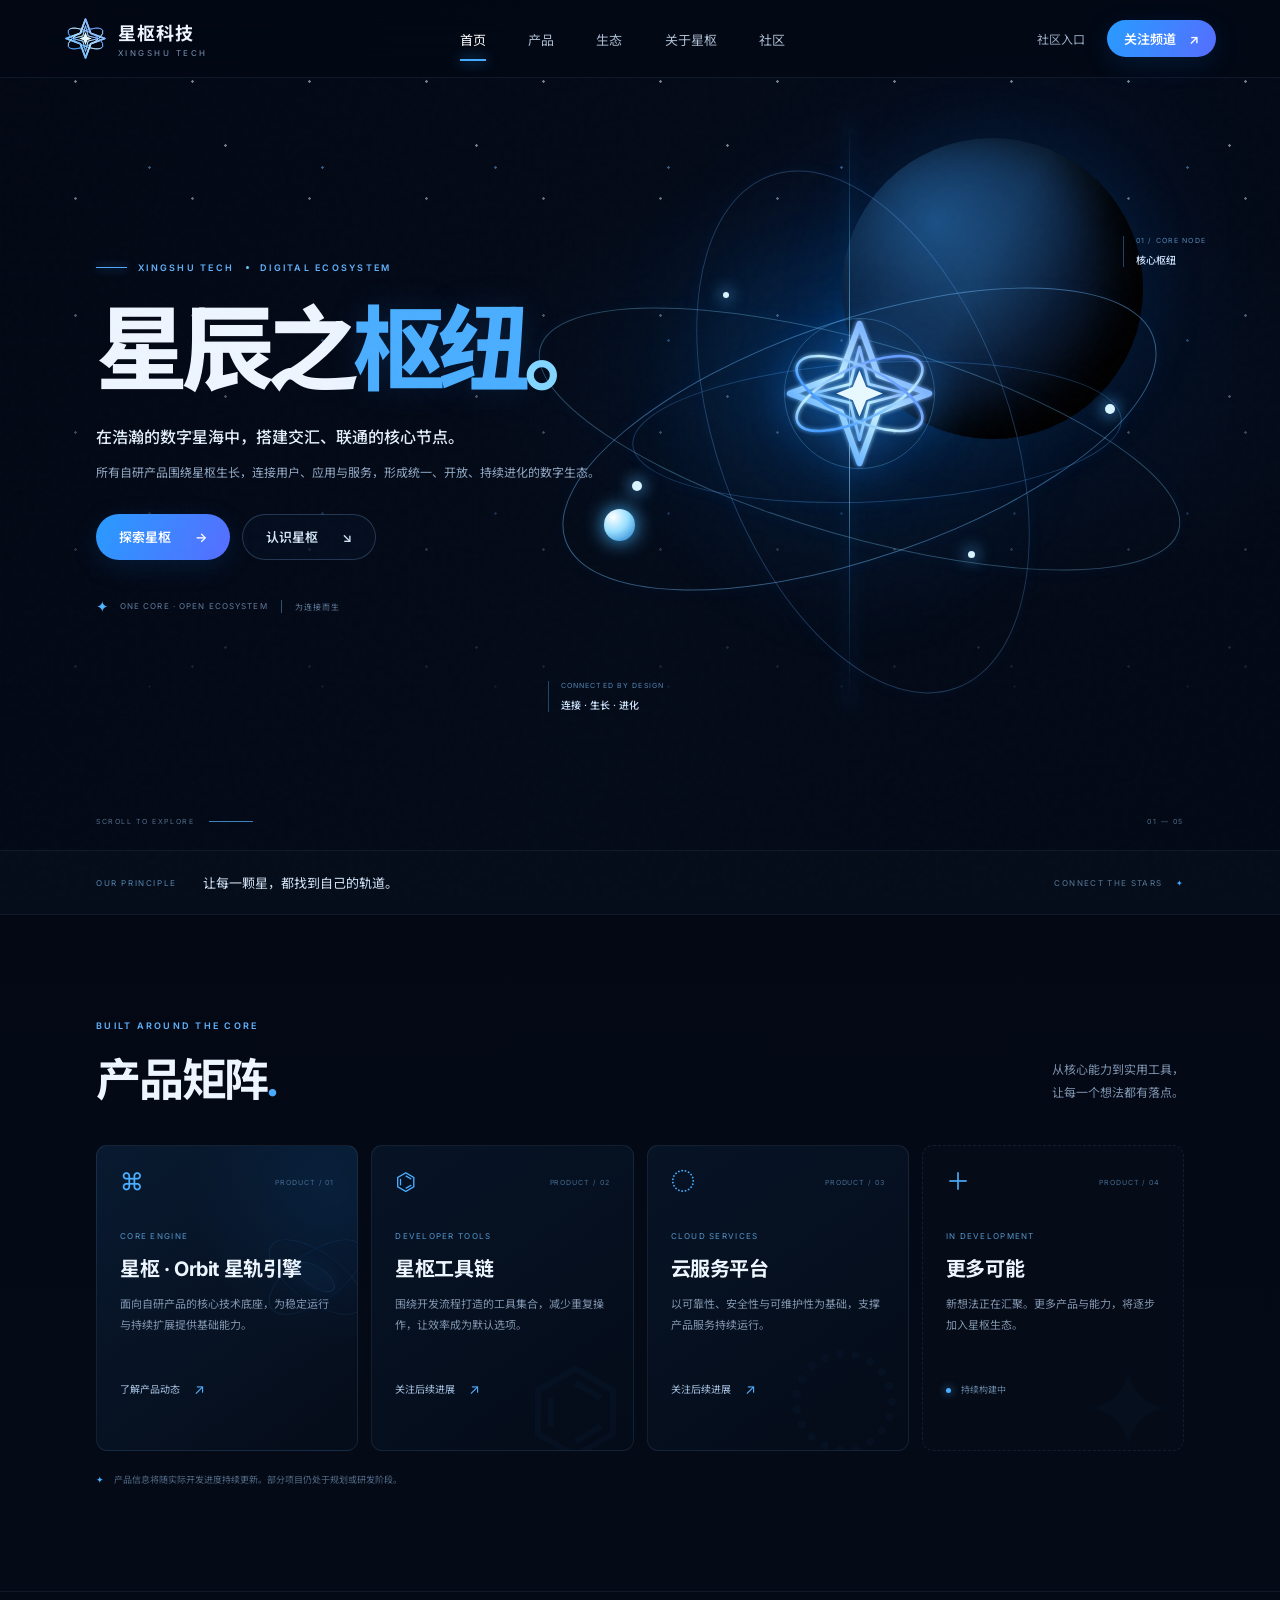
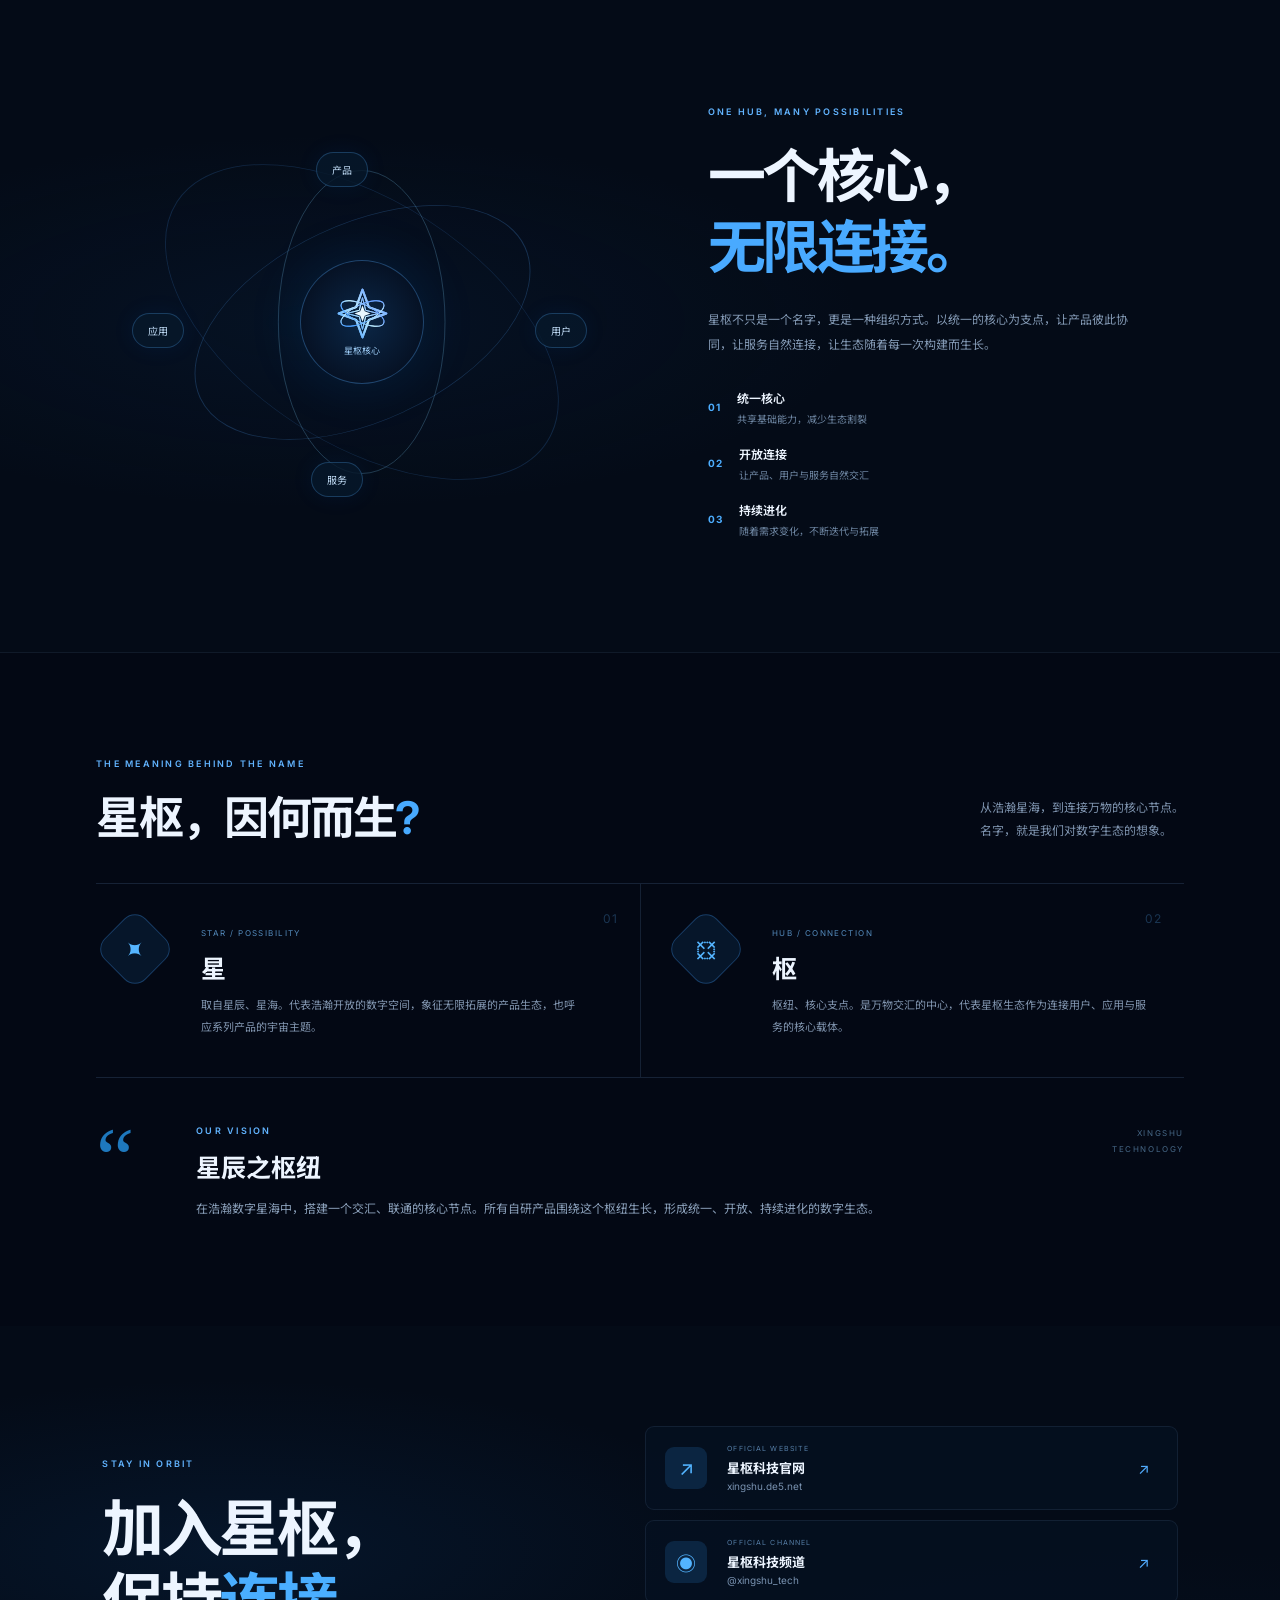
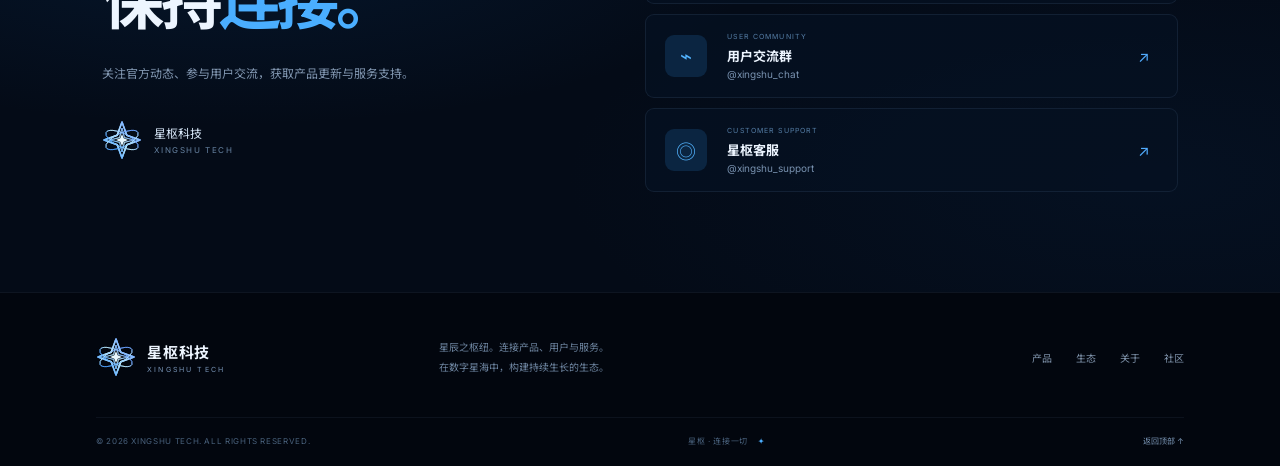
==== commit b25ae217: "chore: 官网域名切换 lxcore.l.cd → xingshu.de5.net（index/dns/robots/sitemap/README）" ====
--- a/index.html
+++ b/index.html
@@ -57,7 +57,7 @@
 <section class="about-section section" id="about"><div class="section-head reveal"><div><span class="eyebrow">THE MEANING BEHIND THE NAME</span><h2>星枢，因何而生<span class="blue-dot">?</span></h2></div><p>从浩瀚星海，到连接万物的核心节点。<br>名字，就是我们对数字生态的想象。</p></div><div class="meaning-layout"><article class="meaning-card reveal"><div class="meaning-symbol">✦</div><div><span class="meaning-en">STAR / POSSIBILITY</span><h3>星</h3><p>取自星辰、星海。代表浩瀚开放的数字空间，象征无限拓展的产品生态，也呼应系列产品的宇宙主题。</p></div><span class="meaning-number">01</span></article><article class="meaning-card reveal"><div class="meaning-symbol">⌖</div><div><span class="meaning-en">HUB / CONNECTION</span><h3>枢</h3><p>枢纽、核心支点。是万物交汇的中心，代表星枢生态作为连接用户、应用与服务的核心载体。</p></div><span class="meaning-number">02</span></article></div><div class="brand-manifesto reveal"><span class="manifesto-mark">“</span><div><span class="eyebrow">OUR VISION</span><h3>星辰之枢纽</h3><p>在浩瀚数字星海中，搭建一个交汇、联通的核心节点。所有自研产品围绕这个枢纽生长，形成统一、开放、持续进化的数字生态。</p></div><span class="manifesto-aside">XINGSHU<br>TECHNOLOGY</span></div></section>
 
 <section class="community-section" id="community"><div class="community-bg"></div><div class="community-content"><div class="community-copy reveal"><span class="eyebrow">STAY IN ORBIT</span><h2>加入星枢，<br>保持<span>连接。</span></h2><p>关注官方动态、参与用户交流，获取产品更新与服务支持。</p><div class="community-signature"><img src="assets/logo-mark.svg" alt=""><span>星枢科技<br><small>XINGSHU TECH</small></span></div></div><div class="community-list reveal">
-<a href="https://lxcore.l.cd" target="_blank" rel="noopener noreferrer" class="community-link"><span class="community-icon">↗</span><span class="community-meta"><small>OFFICIAL WEBSITE</small><strong>星枢科技官网</strong><em>lxcore.l.cd</em></span><span class="link-arrow">↗</span></a>
+<a href="https://xingshu.de5.net" target="_blank" rel="noopener noreferrer" class="community-link"><span class="community-icon">↗</span><span class="community-meta"><small>OFFICIAL WEBSITE</small><strong>星枢科技官网</strong><em>xingshu.de5.net</em></span><span class="link-arrow">↗</span></a>
 <a href="https://t.me/xingshu_tech" target="_blank" rel="noopener noreferrer" class="community-link"><span class="community-icon">◉</span><span class="community-meta"><small>OFFICIAL CHANNEL</small><strong>星枢科技频道</strong><em>@xingshu_tech</em></span><span class="link-arrow">↗</span></a>
 <a href="https://t.me/xingshu_chat" target="_blank" rel="noopener noreferrer" class="community-link"><span class="community-icon">⌁</span><span class="community-meta"><small>USER COMMUNITY</small><strong>用户交流群</strong><em>@xingshu_chat</em></span><span class="link-arrow">↗</span></a>
 <a href="https://t.me/xingshu_support" target="_blank" rel="noopener noreferrer" class="community-link"><span class="community-icon">◎</span><span class="community-meta"><small>CUSTOMER SUPPORT</small><strong>星枢客服</strong><em>@xingshu_support</em></span><span class="link-arrow">↗</span></a>
